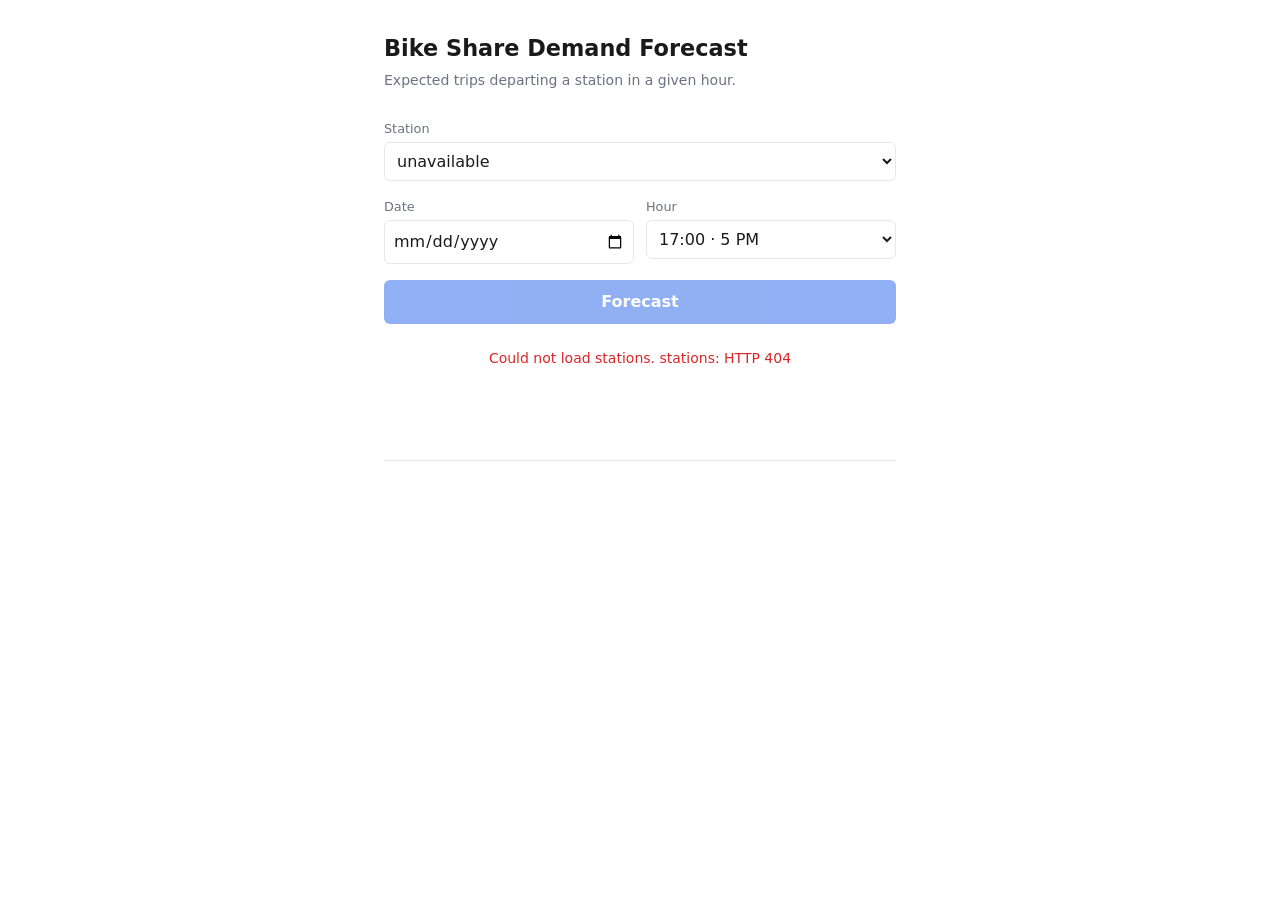
==== app/web/index.html @ a8a10d85 "deploy: web add" ====
<!doctype html>
<html lang="en">
<head>
<meta charset="utf-8">
<meta name="viewport" content="width=device-width, initial-scale=1">
<title>Toronto Bike Share - Demand Forecast</title>
<style>
  :root {
    --fg: #1a1a1a;
    --muted: #6b7280;
    --line: #e5e7eb;
    --accent: #2563eb;
    --bg: #fff;
  }
  @media (prefers-color-scheme: dark) {
    :root {
      --fg: #e8e8e8; --muted: #9ca3af; --line: #374151;
      --accent: #60a5fa; --bg: #111827;
    }
  }
  * { box-sizing: border-box; }
  body {
    margin: 0; padding: 2rem 1rem;
    font: 16px/1.5 system-ui, -apple-system, sans-serif;
    color: var(--fg); background: var(--bg);
  }
  main { max-width: 32rem; margin: 0 auto; }
  h1 { font-size: 1.4rem; margin: 0 0 .25rem; }
  .sub { color: var(--muted); font-size: .875rem; margin: 0 0 1.75rem; }
  .row { display: flex; gap: .75rem; flex-wrap: wrap; margin-bottom: 1rem; }
  .field { flex: 1 1 8rem; }
  label { display: block; font-size: .8rem; color: var(--muted); margin-bottom: .25rem; }
  select, input {
    width: 100%; padding: .5rem; font: inherit;
    color: var(--fg); background: var(--bg);
    border: 1px solid var(--line); border-radius: .375rem;
  }
  button {
    width: 100%; padding: .625rem; font: inherit; font-weight: 600;
    color: #fff; background: var(--accent);
    border: 0; border-radius: .375rem; cursor: pointer;
  }
  button:disabled { opacity: .5; cursor: default; }
  #out { margin-top: 1.5rem; text-align: center; min-height: 5rem; }
  .value { font-size: 3rem; font-weight: 700; line-height: 1.1; }
  .unit { color: var(--muted); font-size: .875rem; }
  .error { color: #dc2626; font-size: .875rem; }
  @media (prefers-color-scheme: dark) { .error { color: #f87171; } }
  footer {
    margin-top: 2rem; padding-top: 1rem; border-top: 1px solid var(--line);
    color: var(--muted); font-size: .75rem;
  }
</style>
</head>
<body>
<main>
  <h1>Bike Share Demand Forecast</h1>
  <p class="sub">Expected trips departing a station in a given hour.</p>

  <div class="row">
    <div class="field">
      <label for="station">Station</label>
      <select id="station"><option>loading…</option></select>
    </div>
  </div>

  <div class="row">
    <div class="field">
      <label for="date">Date</label>
      <input type="date" id="date">
    </div>
    <div class="field">
      <label for="hour">Hour</label>
      <select id="hour"></select>
    </div>
  </div>

  <button id="go" disabled>Forecast</button>

  <div id="out"></div>

  <footer id="note"></footer>
</main>

<script>
// Same origin in production: CloudFront serves this page and proxies /forecast
// to the api. For local testing, set window.API_BASE in a script tag above this
// one, or in the devtools console before clicking.
const API = window.API_BASE || "";

const $station = document.getElementById("station");
const $date = document.getElementById("date");
const $hour = document.getElementById("hour");
const $go = document.getElementById("go");
const $out = document.getElementById("out");
const $note = document.getElementById("note");

for (let h = 0; h < 24; h++) {
  const label = h === 0 ? "12 AM" : h < 12 ? `${h} AM` : h === 12 ? "12 PM" : `${h - 12} PM`;
  $hour.add(new Option(`${String(h).padStart(2, "0")}:00 · ${label}`, h));
}
$hour.value = 17;

function show(html) { $out.innerHTML = html; }

// The model is trained on prior-year history, so it only serves the year the
// image was built for. Clamping the date input avoids a 400 the user cannot
// otherwise anticipate.
async function init() {
  try {
    const r = await fetch(`${API}/stations`);
    if (!r.ok) throw new Error(`stations: HTTP ${r.status}`);
    const { stations, target_year, history_year } = await r.json();

    $station.innerHTML = "";
    for (const s of stations) $station.add(new Option(s.name, s.id));

    $date.min = `${target_year}-01-01`;
    $date.max = `${target_year}-12-31`;
    $date.value = `${target_year}-07-19`;

    $note.textContent =
      `${stations.length} stations · forecasts for ${target_year}, ` +
      `based on ${history_year} demand patterns.`;
    $go.disabled = false;
  } catch (err) {
    $station.innerHTML = "<option>unavailable</option>";
    show(`<p class="error">Could not load stations. ${err.message}</p>`);
  }
}

async function forecast() {
  $go.disabled = true;
  show('<p class="unit">…</p>');

  try {
    const r = await fetch(`${API}/forecast`, {
      method: "POST",
      headers: { "Content-Type": "application/json" },
      body: JSON.stringify({
        station_id: Number($station.value),
        date: $date.value,
        hour: Number($hour.value),
      }),
    });

    const data = await r.json();
    // The api reports its own validation errors in `error`; surface those
    // rather than a generic failure, since they say what to change.
    if (!r.ok) throw new Error(data.error || `HTTP ${r.status}`);

    const n = data.predictions[0];
    const name = $station.options[$station.selectedIndex].text;
    show(`<div class="value">${n.toFixed(1)}</div>
          <div class="unit">trips expected · ${name}</div>`);
  } catch (err) {
    show(`<p class="error">${err.message}</p>`);
  } finally {
    $go.disabled = false;
  }
}

$go.addEventListener("click", forecast);
init();
</script>
</body>
</html>
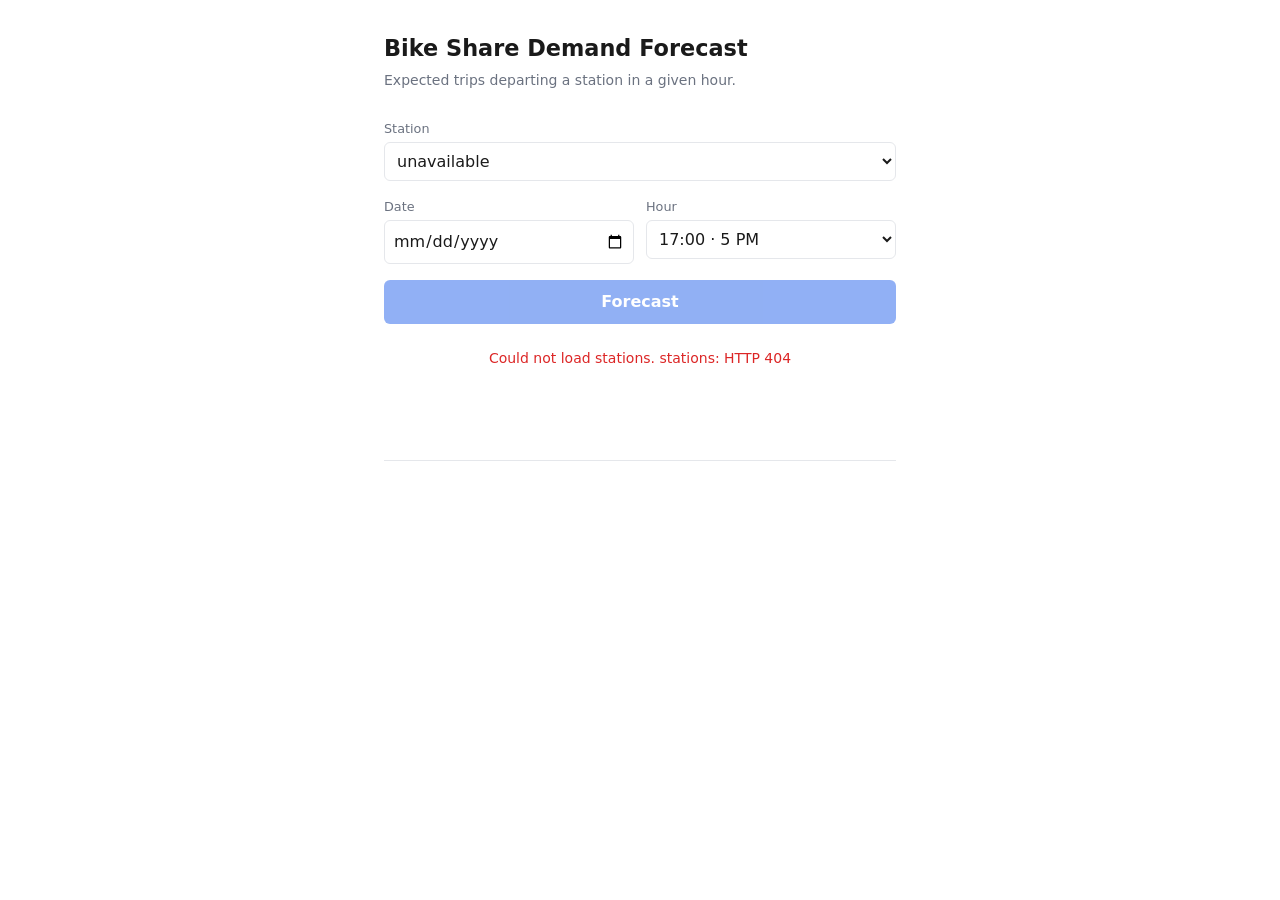
==== commit 424d3721: "deploy: web add" ====
--- a/app/web/index.html
+++ b/app/web/index.html
@@ -1,167 +1,251 @@
 <!doctype html>
 <html lang="en">
+
 <head>
-<meta charset="utf-8">
-<meta name="viewport" content="width=device-width, initial-scale=1">
-<title>Toronto Bike Share - Demand Forecast</title>
-<style>
-  :root {
-    --fg: #1a1a1a;
-    --muted: #6b7280;
-    --line: #e5e7eb;
-    --accent: #2563eb;
-    --bg: #fff;
-  }
-  @media (prefers-color-scheme: dark) {
+  <meta charset="utf-8">
+  <meta name="viewport" content="width=device-width, initial-scale=1">
+  <title>Toronto Bike Share - Demand Forecast</title>
+  <style>
     :root {
-      --fg: #e8e8e8; --muted: #9ca3af; --line: #374151;
-      --accent: #60a5fa; --bg: #111827;
-    }
-  }
-  * { box-sizing: border-box; }
-  body {
-    margin: 0; padding: 2rem 1rem;
-    font: 16px/1.5 system-ui, -apple-system, sans-serif;
-    color: var(--fg); background: var(--bg);
-  }
-  main { max-width: 32rem; margin: 0 auto; }
-  h1 { font-size: 1.4rem; margin: 0 0 .25rem; }
-  .sub { color: var(--muted); font-size: .875rem; margin: 0 0 1.75rem; }
-  .row { display: flex; gap: .75rem; flex-wrap: wrap; margin-bottom: 1rem; }
-  .field { flex: 1 1 8rem; }
-  label { display: block; font-size: .8rem; color: var(--muted); margin-bottom: .25rem; }
-  select, input {
-    width: 100%; padding: .5rem; font: inherit;
-    color: var(--fg); background: var(--bg);
-    border: 1px solid var(--line); border-radius: .375rem;
-  }
-  button {
-    width: 100%; padding: .625rem; font: inherit; font-weight: 600;
-    color: #fff; background: var(--accent);
-    border: 0; border-radius: .375rem; cursor: pointer;
-  }
-  button:disabled { opacity: .5; cursor: default; }
-  #out { margin-top: 1.5rem; text-align: center; min-height: 5rem; }
-  .value { font-size: 3rem; font-weight: 700; line-height: 1.1; }
-  .unit { color: var(--muted); font-size: .875rem; }
-  .error { color: #dc2626; font-size: .875rem; }
-  @media (prefers-color-scheme: dark) { .error { color: #f87171; } }
-  footer {
-    margin-top: 2rem; padding-top: 1rem; border-top: 1px solid var(--line);
-    color: var(--muted); font-size: .75rem;
-  }
-</style>
+      --fg: #1a1a1a;
+      --muted: #6b7280;
+      --line: #e5e7eb;
+      --accent: #2563eb;
+      --bg: #fff;
+    }
+
+    @media (prefers-color-scheme: dark) {
+      :root {
+        --fg: #e8e8e8;
+        --muted: #9ca3af;
+        --line: #374151;
+        --accent: #60a5fa;
+        --bg: #111827;
+      }
+    }
+
+    * {
+      box-sizing: border-box;
+    }
+
+    body {
+      margin: 0;
+      padding: 2rem 1rem;
+      font: 16px/1.5 system-ui, -apple-system, sans-serif;
+      color: var(--fg);
+      background: var(--bg);
+    }
+
+    main {
+      max-width: 32rem;
+      margin: 0 auto;
+    }
+
+    h1 {
+      font-size: 1.4rem;
+      margin: 0 0 .25rem;
+    }
+
+    .sub {
+      color: var(--muted);
+      font-size: .875rem;
+      margin: 0 0 1.75rem;
+    }
+
+    .row {
+      display: flex;
+      gap: .75rem;
+      flex-wrap: wrap;
+      margin-bottom: 1rem;
+    }
+
+    .field {
+      flex: 1 1 8rem;
+    }
+
+    label {
+      display: block;
+      font-size: .8rem;
+      color: var(--muted);
+      margin-bottom: .25rem;
+    }
+
+    select,
+    input {
+      width: 100%;
+      padding: .5rem;
+      font: inherit;
+      color: var(--fg);
+      background: var(--bg);
+      border: 1px solid var(--line);
+      border-radius: .375rem;
+    }
+
+    button {
+      width: 100%;
+      padding: .625rem;
+      font: inherit;
+      font-weight: 600;
+      color: #fff;
+      background: var(--accent);
+      border: 0;
+      border-radius: .375rem;
+      cursor: pointer;
+    }
+
+    button:disabled {
+      opacity: .5;
+      cursor: default;
+    }
+
+    #out {
+      margin-top: 1.5rem;
+      text-align: center;
+      min-height: 5rem;
+    }
+
+    .value {
+      font-size: 3rem;
+      font-weight: 700;
+      line-height: 1.1;
+    }
+
+    .unit {
+      color: var(--muted);
+      font-size: .875rem;
+    }
+
+    .error {
+      color: #dc2626;
+      font-size: .875rem;
+    }
+
+    @media (prefers-color-scheme: dark) {
+      .error {
+        color: #f87171;
+      }
+    }
+
+    footer {
+      margin-top: 2rem;
+      padding-top: 1rem;
+      border-top: 1px solid var(--line);
+      color: var(--muted);
+      font-size: .75rem;
+    }
+  </style>
 </head>
+
 <body>
-<main>
-  <h1>Bike Share Demand Forecast</h1>
-  <p class="sub">Expected trips departing a station in a given hour.</p>
-
-  <div class="row">
-    <div class="field">
-      <label for="station">Station</label>
-      <select id="station"><option>loading…</option></select>
+  <main>
+    <h1>Bike Share Demand Forecast</h1>
+    <p class="sub">Expected trips departing a station in a given hour.</p>
+
+    <div class="row">
+      <div class="field">
+        <label for="station">Station</label>
+        <select id="station">
+          <option>loading…</option>
+        </select>
+      </div>
     </div>
-  </div>
-
-  <div class="row">
-    <div class="field">
-      <label for="date">Date</label>
-      <input type="date" id="date">
+
+    <div class="row">
+      <div class="field">
+        <label for="date">Date</label>
+        <input type="date" id="date">
+      </div>
+      <div class="field">
+        <label for="hour">Hour</label>
+        <select id="hour"></select>
+      </div>
     </div>
-    <div class="field">
-      <label for="hour">Hour</label>
-      <select id="hour"></select>
-    </div>
-  </div>
-
-  <button id="go" disabled>Forecast</button>
-
-  <div id="out"></div>
-
-  <footer id="note"></footer>
-</main>
-
-<script>
-// Same origin in production: CloudFront serves this page and proxies /forecast
-// to the api. For local testing, set window.API_BASE in a script tag above this
-// one, or in the devtools console before clicking.
-const API = window.API_BASE || "";
-
-const $station = document.getElementById("station");
-const $date = document.getElementById("date");
-const $hour = document.getElementById("hour");
-const $go = document.getElementById("go");
-const $out = document.getElementById("out");
-const $note = document.getElementById("note");
-
-for (let h = 0; h < 24; h++) {
-  const label = h === 0 ? "12 AM" : h < 12 ? `${h} AM` : h === 12 ? "12 PM" : `${h - 12} PM`;
-  $hour.add(new Option(`${String(h).padStart(2, "0")}:00 · ${label}`, h));
-}
-$hour.value = 17;
-
-function show(html) { $out.innerHTML = html; }
-
-// The model is trained on prior-year history, so it only serves the year the
-// image was built for. Clamping the date input avoids a 400 the user cannot
-// otherwise anticipate.
-async function init() {
-  try {
-    const r = await fetch(`${API}/stations`);
-    if (!r.ok) throw new Error(`stations: HTTP ${r.status}`);
-    const { stations, target_year, history_year } = await r.json();
-
-    $station.innerHTML = "";
-    for (const s of stations) $station.add(new Option(s.name, s.id));
-
-    $date.min = `${target_year}-01-01`;
-    $date.max = `${target_year}-12-31`;
-    $date.value = `${target_year}-07-19`;
-
-    $note.textContent =
-      `${stations.length} stations · forecasts for ${target_year}, ` +
-      `based on ${history_year} demand patterns.`;
-    $go.disabled = false;
-  } catch (err) {
-    $station.innerHTML = "<option>unavailable</option>";
-    show(`<p class="error">Could not load stations. ${err.message}</p>`);
-  }
-}
-
-async function forecast() {
-  $go.disabled = true;
-  show('<p class="unit">…</p>');
-
-  try {
-    const r = await fetch(`${API}/forecast`, {
-      method: "POST",
-      headers: { "Content-Type": "application/json" },
-      body: JSON.stringify({
-        station_id: Number($station.value),
-        date: $date.value,
-        hour: Number($hour.value),
-      }),
-    });
-
-    const data = await r.json();
-    // The api reports its own validation errors in `error`; surface those
-    // rather than a generic failure, since they say what to change.
-    if (!r.ok) throw new Error(data.error || `HTTP ${r.status}`);
-
-    const n = data.predictions[0];
-    const name = $station.options[$station.selectedIndex].text;
-    show(`<div class="value">${n.toFixed(1)}</div>
+
+    <button id="go" disabled>Forecast</button>
+
+    <div id="out"></div>
+
+    <footer id="note"></footer>
+  </main>
+
+  <script>
+    const API = (window.API_BASE || "") + "/api";
+
+    const $station = document.getElementById("station");
+    const $date = document.getElementById("date");
+    const $hour = document.getElementById("hour");
+    const $go = document.getElementById("go");
+    const $out = document.getElementById("out");
+    const $note = document.getElementById("note");
+
+    for (let h = 0; h < 24; h++) {
+      const label = h === 0 ? "12 AM" : h < 12 ? `${h} AM` : h === 12 ? "12 PM" : `${h - 12} PM`;
+      $hour.add(new Option(`${String(h).padStart(2, "0")}:00 · ${label}`, h));
+    }
+    $hour.value = 17;
+
+    function show(html) { $out.innerHTML = html; }
+
+    // The model is trained on prior-year history, so it only serves the year the
+    // image was built for. Clamping the date input avoids a 400 the user cannot
+    // otherwise anticipate.
+    async function init() {
+      try {
+        const r = await fetch(`${API}/stations`);
+        if (!r.ok) throw new Error(`stations: HTTP ${r.status}`);
+        const { stations, target_year, history_year } = await r.json();
+
+        $station.innerHTML = "";
+        for (const s of stations) $station.add(new Option(s.name, s.id));
+
+        $date.min = `${target_year}-01-01`;
+        $date.max = `${target_year}-12-31`;
+        $date.value = `${target_year}-07-19`;
+
+        $note.textContent =
+          `${stations.length} stations · forecasts for ${target_year}, ` +
+          `based on ${history_year} demand patterns.`;
+        $go.disabled = false;
+      } catch (err) {
+        $station.innerHTML = "<option>unavailable</option>";
+        show(`<p class="error">Could not load stations. ${err.message}</p>`);
+      }
+    }
+
+    async function forecast() {
+      $go.disabled = true;
+      show('<p class="unit">…</p>');
+
+      try {
+        const r = await fetch(`${API}/forecast`, {
+          method: "POST",
+          headers: { "Content-Type": "application/json" },
+          body: JSON.stringify({
+            station_id: Number($station.value),
+            date: $date.value,
+            hour: Number($hour.value),
+          }),
+        });
+
+        const data = await r.json();
+        // The api reports its own validation errors in `error`; surface those
+        // rather than a generic failure, since they say what to change.
+        if (!r.ok) throw new Error(data.error || `HTTP ${r.status}`);
+
+        const n = data.predictions[0];
+        const name = $station.options[$station.selectedIndex].text;
+        show(`<div class="value">${n.toFixed(1)}</div>
           <div class="unit">trips expected · ${name}</div>`);
-  } catch (err) {
-    show(`<p class="error">${err.message}</p>`);
-  } finally {
-    $go.disabled = false;
-  }
-}
-
-$go.addEventListener("click", forecast);
-init();
-</script>
+      } catch (err) {
+        show(`<p class="error">${err.message}</p>`);
+      } finally {
+        $go.disabled = false;
+      }
+    }
+
+    $go.addEventListener("click", forecast);
+    init();
+  </script>
 </body>
-</html>
+
+</html>
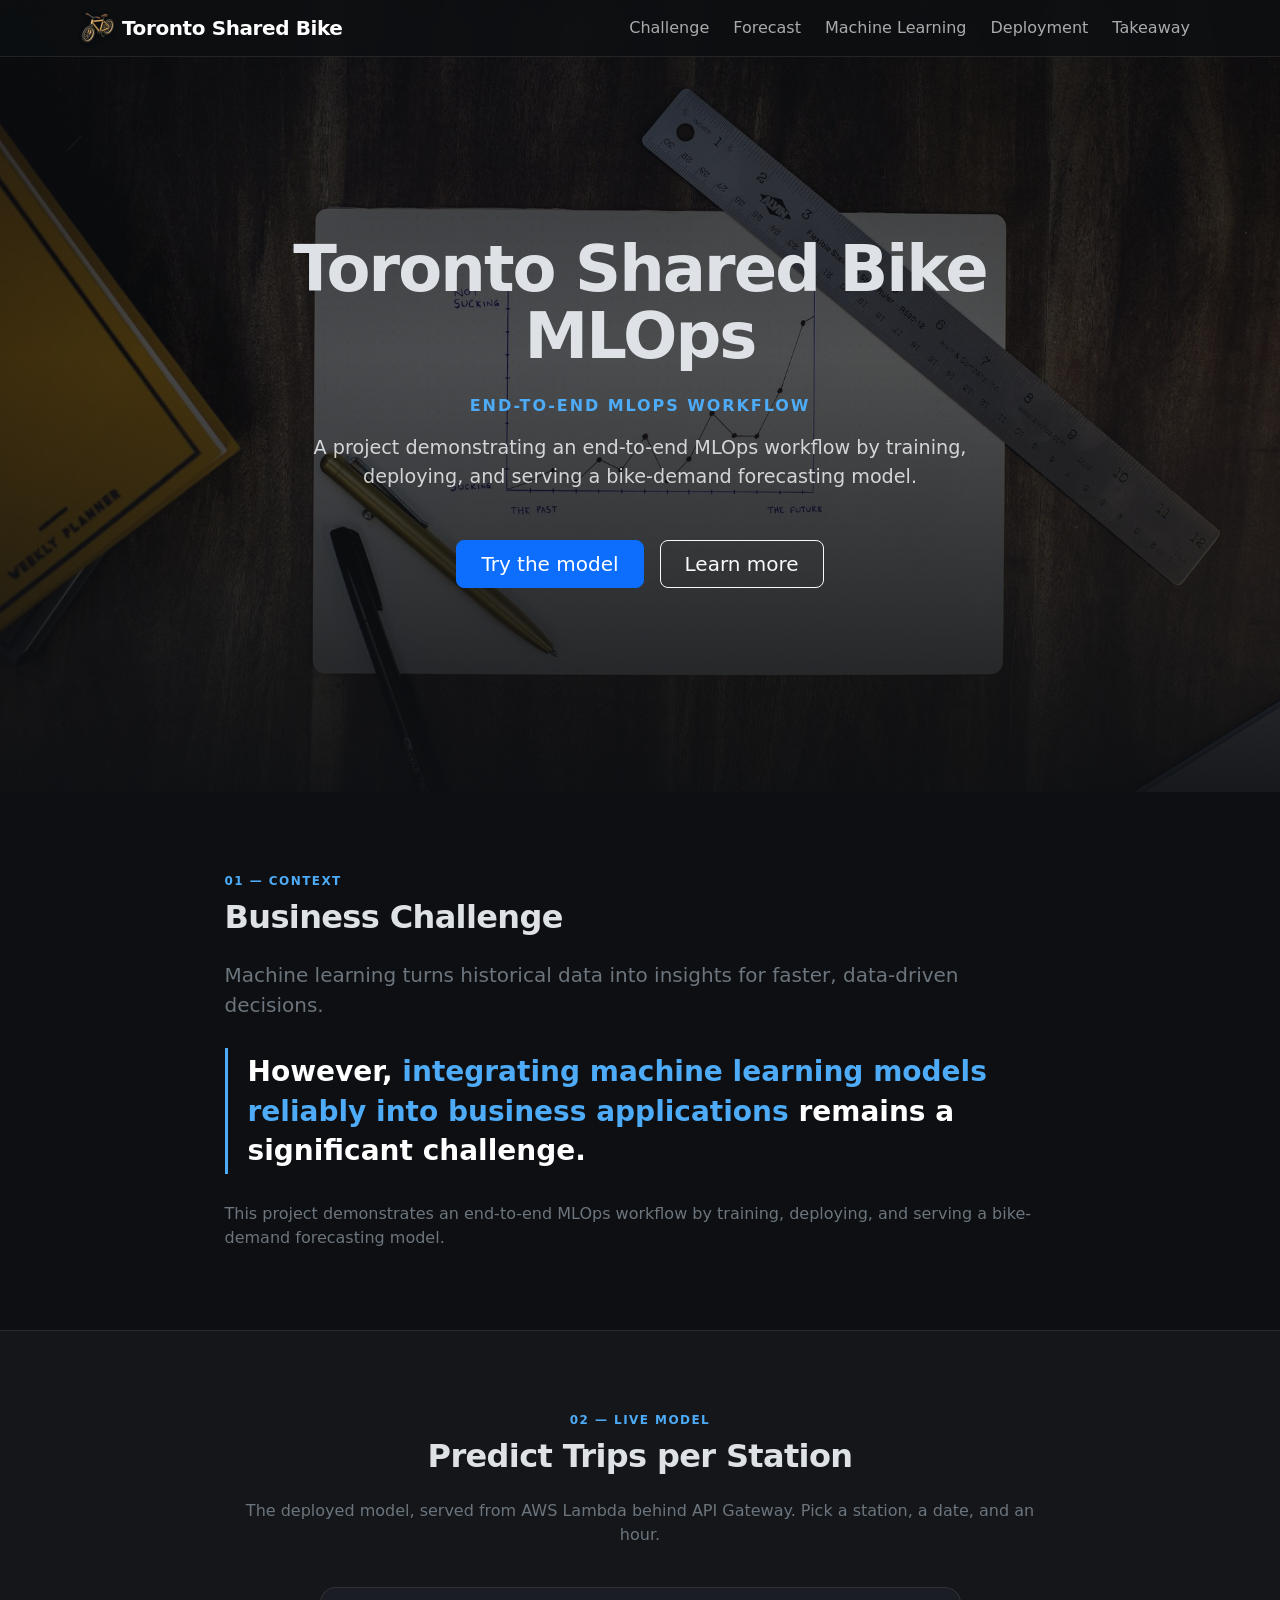
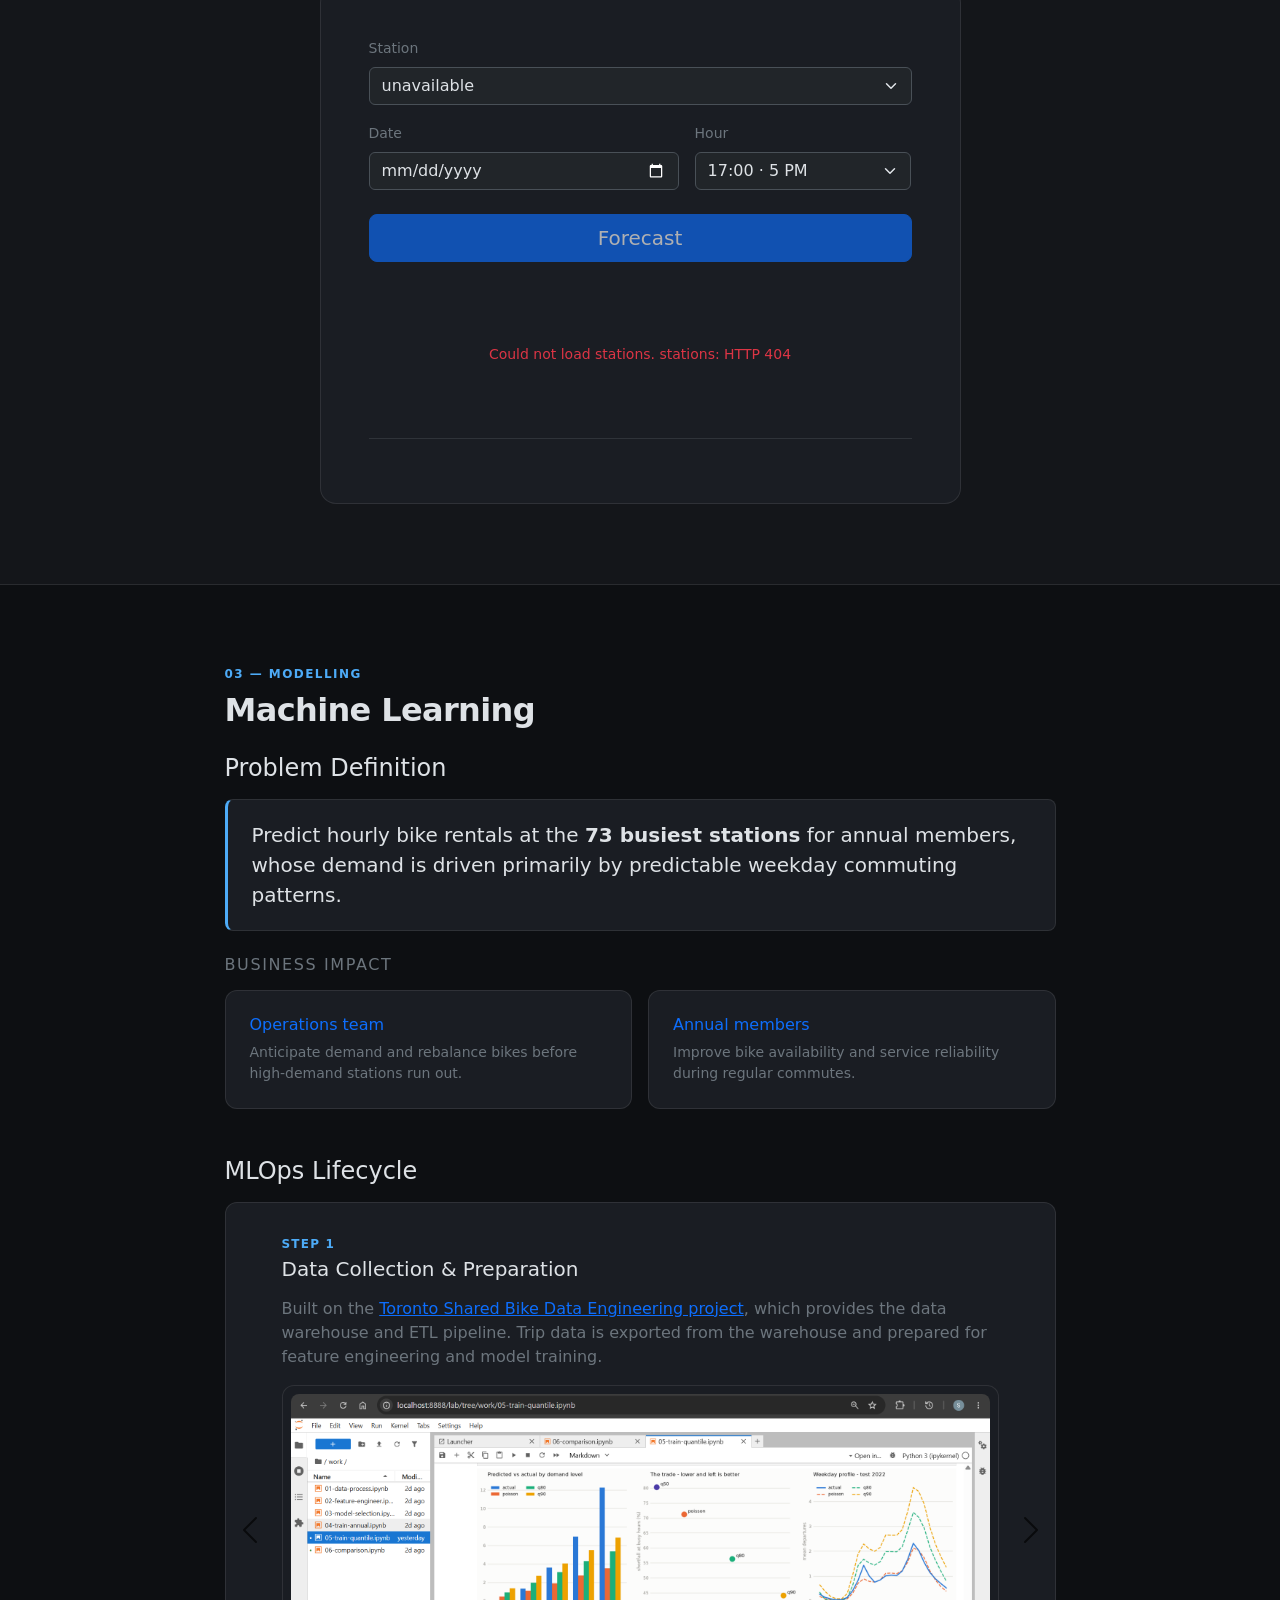
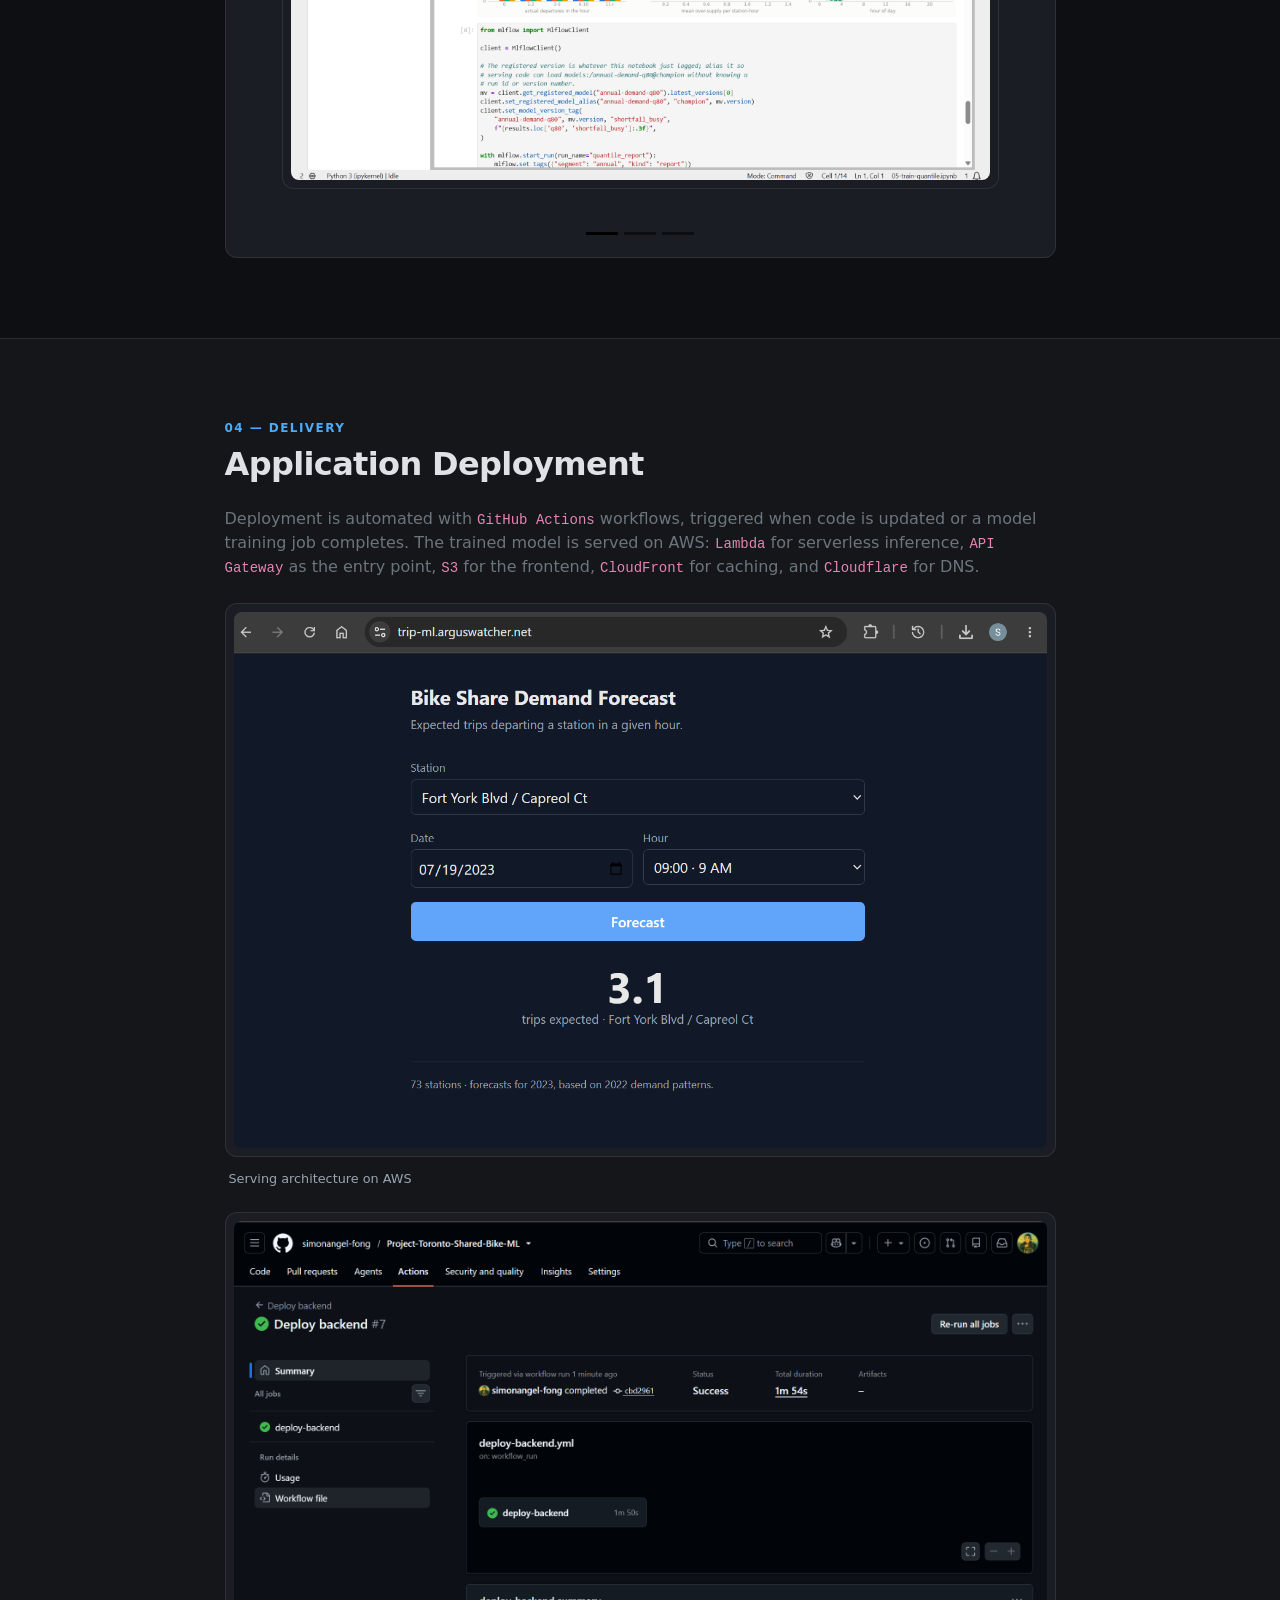
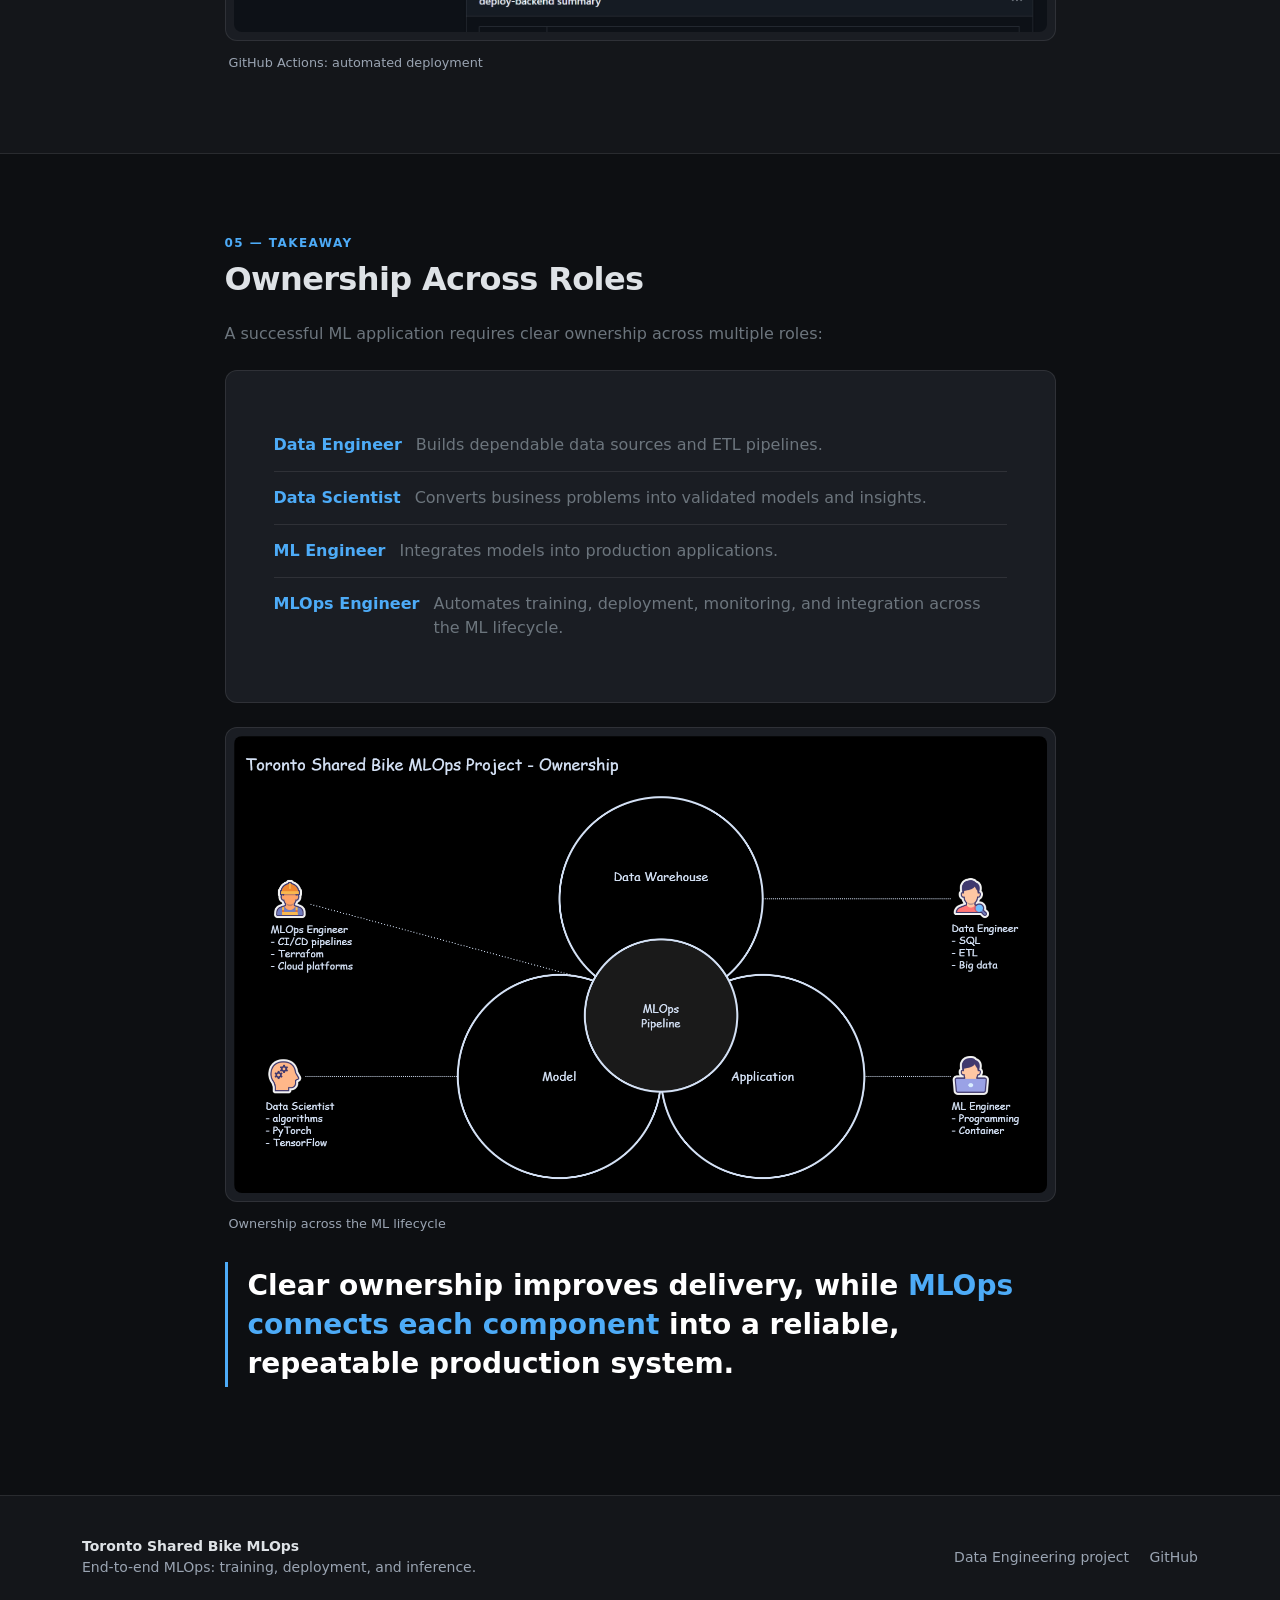
==== commit fe7a1372: "web: update" ====
--- a/app/web/index.html
+++ b/app/web/index.html
@@ -1,251 +1,398 @@
 <!doctype html>
-<html lang="en">
+<html lang="en" data-bs-theme="dark">
 
 <head>
   <meta charset="utf-8">
   <meta name="viewport" content="width=device-width, initial-scale=1">
-  <title>Toronto Bike Share - Demand Forecast</title>
-  <style>
-    :root {
-      --fg: #1a1a1a;
-      --muted: #6b7280;
-      --line: #e5e7eb;
-      --accent: #2563eb;
-      --bg: #fff;
-    }
-
-    @media (prefers-color-scheme: dark) {
-      :root {
-        --fg: #e8e8e8;
-        --muted: #9ca3af;
-        --line: #374151;
-        --accent: #60a5fa;
-        --bg: #111827;
-      }
-    }
-
-    * {
-      box-sizing: border-box;
-    }
-
-    body {
-      margin: 0;
-      padding: 2rem 1rem;
-      font: 16px/1.5 system-ui, -apple-system, sans-serif;
-      color: var(--fg);
-      background: var(--bg);
-    }
-
-    main {
-      max-width: 32rem;
-      margin: 0 auto;
-    }
-
-    h1 {
-      font-size: 1.4rem;
-      margin: 0 0 .25rem;
-    }
-
-    .sub {
-      color: var(--muted);
-      font-size: .875rem;
-      margin: 0 0 1.75rem;
-    }
-
-    .row {
-      display: flex;
-      gap: .75rem;
-      flex-wrap: wrap;
-      margin-bottom: 1rem;
-    }
-
-    .field {
-      flex: 1 1 8rem;
-    }
-
-    label {
-      display: block;
-      font-size: .8rem;
-      color: var(--muted);
-      margin-bottom: .25rem;
-    }
-
-    select,
-    input {
-      width: 100%;
-      padding: .5rem;
-      font: inherit;
-      color: var(--fg);
-      background: var(--bg);
-      border: 1px solid var(--line);
-      border-radius: .375rem;
-    }
-
-    button {
-      width: 100%;
-      padding: .625rem;
-      font: inherit;
-      font-weight: 600;
-      color: #fff;
-      background: var(--accent);
-      border: 0;
-      border-radius: .375rem;
-      cursor: pointer;
-    }
-
-    button:disabled {
-      opacity: .5;
-      cursor: default;
-    }
-
-    #out {
-      margin-top: 1.5rem;
-      text-align: center;
-      min-height: 5rem;
-    }
-
-    .value {
-      font-size: 3rem;
-      font-weight: 700;
-      line-height: 1.1;
-    }
-
-    .unit {
-      color: var(--muted);
-      font-size: .875rem;
-    }
-
-    .error {
-      color: #dc2626;
-      font-size: .875rem;
-    }
-
-    @media (prefers-color-scheme: dark) {
-      .error {
-        color: #f87171;
-      }
-    }
-
-    footer {
-      margin-top: 2rem;
-      padding-top: 1rem;
-      border-top: 1px solid var(--line);
-      color: var(--muted);
-      font-size: .75rem;
-    }
-  </style>
+  <title>Toronto Shared Bike MLOps</title>
+  <meta name="description"
+    content="An end-to-end MLOps workflow: training, deploying, and serving a bike-demand forecasting model on AWS.">
+
+  <link rel="icon" type="image/png" href="img/logo-bike-32.png">
+  <link rel="apple-touch-icon" href="img/logo-bike.png">
+  <link rel="preload" as="image" href="img/bg-image.jpg">
+  <link href="https://cdn.jsdelivr.net/npm/bootstrap@5.3.8/dist/css/bootstrap.min.css" rel="stylesheet"
+    integrity="sha384-sRIl4kxILFvY47J16cr9ZwB07vP4J8+LH7qKQnuqkuIAvNWLzeN8tE5YBujZqJLB" crossorigin="anonymous">
+  <link rel="stylesheet" href="css/style.css">
 </head>
 
 <body>
-  <main>
-    <h1>Bike Share Demand Forecast</h1>
-    <p class="sub">Expected trips departing a station in a given hour.</p>
-
-    <div class="row">
-      <div class="field">
-        <label for="station">Station</label>
-        <select id="station">
-          <option>loading…</option>
-        </select>
-      </div>
-    </div>
-
-    <div class="row">
-      <div class="field">
-        <label for="date">Date</label>
-        <input type="date" id="date">
-      </div>
-      <div class="field">
-        <label for="hour">Hour</label>
-        <select id="hour"></select>
-      </div>
-    </div>
-
-    <button id="go" disabled>Forecast</button>
-
-    <div id="out"></div>
-
-    <footer id="note"></footer>
-  </main>
-
-  <script>
-    const API = (window.API_BASE || "") + "/api";
-
-    const $station = document.getElementById("station");
-    const $date = document.getElementById("date");
-    const $hour = document.getElementById("hour");
-    const $go = document.getElementById("go");
-    const $out = document.getElementById("out");
-    const $note = document.getElementById("note");
-
-    for (let h = 0; h < 24; h++) {
-      const label = h === 0 ? "12 AM" : h < 12 ? `${h} AM` : h === 12 ? "12 PM" : `${h - 12} PM`;
-      $hour.add(new Option(`${String(h).padStart(2, "0")}:00 · ${label}`, h));
-    }
-    $hour.value = 17;
-
-    function show(html) { $out.innerHTML = html; }
-
-    // The model is trained on prior-year history, so it only serves the year the
-    // image was built for. Clamping the date input avoids a 400 the user cannot
-    // otherwise anticipate.
-    async function init() {
-      try {
-        const r = await fetch(`${API}/stations`);
-        if (!r.ok) throw new Error(`stations: HTTP ${r.status}`);
-        const { stations, target_year, history_year } = await r.json();
-
-        $station.innerHTML = "";
-        for (const s of stations) $station.add(new Option(s.name, s.id));
-
-        $date.min = `${target_year}-01-01`;
-        $date.max = `${target_year}-12-31`;
-        $date.value = `${target_year}-07-19`;
-
-        $note.textContent =
-          `${stations.length} stations · forecasts for ${target_year}, ` +
-          `based on ${history_year} demand patterns.`;
-        $go.disabled = false;
-      } catch (err) {
-        $station.innerHTML = "<option>unavailable</option>";
-        show(`<p class="error">Could not load stations. ${err.message}</p>`);
-      }
-    }
-
-    async function forecast() {
-      $go.disabled = true;
-      show('<p class="unit">…</p>');
-
-      try {
-        const r = await fetch(`${API}/forecast`, {
-          method: "POST",
-          headers: { "Content-Type": "application/json" },
-          body: JSON.stringify({
-            station_id: Number($station.value),
-            date: $date.value,
-            hour: Number($hour.value),
-          }),
-        });
-
-        const data = await r.json();
-        // The api reports its own validation errors in `error`; surface those
-        // rather than a generic failure, since they say what to change.
-        if (!r.ok) throw new Error(data.error || `HTTP ${r.status}`);
-
-        const n = data.predictions[0];
-        const name = $station.options[$station.selectedIndex].text;
-        show(`<div class="value">${n.toFixed(1)}</div>
-          <div class="unit">trips expected · ${name}</div>`);
-      } catch (err) {
-        show(`<p class="error">${err.message}</p>`);
-      } finally {
-        $go.disabled = false;
-      }
-    }
-
-    $go.addEventListener("click", forecast);
-    init();
-  </script>
+
+  <!-- ===== navbar ===== -->
+  <nav class="navbar navbar-expand-lg fixed-top">
+    <div class="container">
+      <a class="navbar-brand d-flex align-items-center gap-2" href="https://trip-ml.arguswatcher.net">
+        <img src="img/logo-bike-32.png" alt="" class="brand-mark" width="32" height="30">
+        <span>Toronto Shared Bike</span>
+      </a>
+
+      <button class="navbar-toggler border-0" type="button" data-bs-toggle="collapse" data-bs-target="#nav"
+        aria-controls="nav" aria-expanded="false" aria-label="Toggle navigation">
+        <span class="navbar-toggler-icon"></span>
+      </button>
+
+      <div class="collapse navbar-collapse justify-content-end" id="nav">
+        <ul class="navbar-nav gap-lg-2">
+          <li class="nav-item"><a class="nav-link" href="#challenge">Challenge</a></li>
+          <li class="nav-item"><a class="nav-link" href="#forecast">Forecast</a></li>
+          <li class="nav-item"><a class="nav-link" href="#ml">Machine Learning</a></li>
+          <li class="nav-item"><a class="nav-link" href="#deployment">Deployment</a></li>
+          <li class="nav-item"><a class="nav-link" href="#takeaway">Takeaway</a></li>
+        </ul>
+      </div>
+    </div>
+  </nav>
+
+  <!-- ===== hero ===== -->
+  <header class="hero">
+    <div class="container">
+      <div class="row justify-content-center text-center">
+        <div class="col-12 col-sm-10">
+          <h3 class="hero-title mb-4">Toronto Shared Bike MLOps</h3>
+          <p class="hero-subtitle mb-3">End-to-end MLOps workflow</p>
+          <p class="hero-lead mx-auto mb-5">
+            A project demonstrating an end-to-end MLOps workflow by training, deploying,
+            and serving a bike-demand forecasting model.
+          </p>
+          <div class="d-flex flex-column flex-sm-row gap-3 justify-content-center">
+            <a href="#forecast" class="btn btn-primary btn-lg px-4">Try the model</a>
+            <a href="#challenge" class="btn btn-outline-light btn-lg px-4">Learn more</a>
+          </div>
+        </div>
+      </div>
+    </div>
+  </header>
+
+  <!-- ===== challenge ===== -->
+  <section id="challenge" class="section">
+    <div class="container">
+      <div class="row justify-content-center">
+        <div class="col-lg-9">
+          <p class="section-eyebrow">01 — Context</p>
+          <h2 class="section-title">Business Challenge</h2>
+
+          <p class="lead text-secondary">
+            Machine learning turns historical data into insights for faster, data-driven decisions.
+          </p>
+
+          <p class="statement">
+            However, <em>integrating machine learning models reliably into business
+              applications</em> remains a significant challenge.
+          </p>
+
+          <p class="text-secondary mb-0">
+            This project demonstrates an end-to-end MLOps workflow by training, deploying,
+            and serving a bike-demand forecasting model.
+          </p>
+        </div>
+      </div>
+    </div>
+  </section>
+
+  <!-- ===== ml-app: live prediction ===== -->
+  <section id="forecast" class="section section-alt">
+    <div class="container">
+      <div class="row justify-content-center">
+        <div class="col-lg-9 text-center mb-4">
+          <p class="section-eyebrow">02 — Live model</p>
+          <h2 class="section-title">Predict Trips per Station</h2>
+          <p class="text-secondary">
+            The deployed model, served from AWS Lambda behind API Gateway.
+            Pick a station, a date, and an hour.
+          </p>
+        </div>
+      </div>
+
+      <div class="row justify-content-center">
+        <div class="col-lg-7">
+          <div class="forecast-card p-4 p-md-5">
+
+            <div class="mb-3">
+              <label for="station" class="form-label small text-secondary">Station</label>
+              <select id="station" class="form-select">
+                <option>loading…</option>
+              </select>
+            </div>
+
+            <div class="row g-3 mb-4">
+              <div class="col-sm-7">
+                <label for="date" class="form-label small text-secondary">Date</label>
+                <input type="date" id="date" class="form-control">
+              </div>
+              <div class="col-sm-5">
+                <label for="hour" class="form-label small text-secondary">Hour</label>
+                <select id="hour" class="form-select"></select>
+              </div>
+            </div>
+
+            <button id="go" class="btn btn-primary btn-lg w-100" disabled>Forecast</button>
+
+            <div id="out" class="forecast-readout mt-4">
+              <p class="forecast-placeholder mb-0">Your forecast will appear here.</p>
+            </div>
+
+            <hr class="border-secondary opacity-25">
+            <p id="note" class="small text-secondary text-center mb-0"></p>
+          </div>
+        </div>
+      </div>
+    </div>
+  </section>
+
+  <!-- ===== machine learning ===== -->
+  <section id="ml" class="section">
+    <div class="container">
+
+      <div class="row justify-content-center">
+        <div class="col-lg-9">
+          <p class="section-eyebrow">03 — Modelling</p>
+          <h2 class="section-title">Machine Learning</h2>
+        </div>
+      </div>
+
+      <!-- problem definition -->
+      <div class="row justify-content-center mb-5">
+        <div class="col-lg-9">
+          <h3 class="h4 mb-3">Problem Definition</h3>
+
+          <div class="callout mb-4">
+            <p class="mb-0 fs-5">
+              Predict hourly bike rentals at the <strong>73 busiest stations</strong> for
+              annual members, whose demand is driven primarily by predictable weekday
+              commuting patterns.
+            </p>
+          </div>
+
+          <h4 class="h6 text-uppercase text-secondary mb-3" style="letter-spacing:.1em">Business impact</h4>
+
+          <div class="row g-3">
+            <div class="col-md-6">
+              <div class="card-flat h-100 p-4">
+                <h5 class="h6 text-primary mb-2">Operations team</h5>
+                <p class="small text-secondary mb-0">
+                  Anticipate demand and rebalance bikes before high-demand stations run out.
+                </p>
+              </div>
+            </div>
+            <div class="col-md-6">
+              <div class="card-flat h-100 p-4">
+                <h5 class="h6 text-primary mb-2">Annual members</h5>
+                <p class="small text-secondary mb-0">
+                  Improve bike availability and service reliability during regular commutes.
+                </p>
+              </div>
+            </div>
+          </div>
+        </div>
+      </div>
+
+      <!-- mlops lifecycle carousel -->
+      <div class="row justify-content-center">
+        <div class="col-lg-9">
+          <h3 class="h4 mb-3">MLOps Lifecycle</h3>
+
+          <div id="lifecycle" class="carousel slide lifecycle-carousel" data-bs-ride="false">
+            <div class="carousel-indicators">
+              <button type="button" data-bs-target="#lifecycle" data-bs-slide-to="0" class="active" aria-current="true"
+                aria-label="Data Collection and Preparation"></button>
+              <button type="button" data-bs-target="#lifecycle" data-bs-slide-to="1"
+                aria-label="Model Development"></button>
+              <button type="button" data-bs-target="#lifecycle" data-bs-slide-to="2"
+                aria-label="Training Pipeline with Amazon SageMaker"></button>
+            </div>
+
+            <div class="carousel-inner">
+
+              <!-- slide 1 -->
+              <div class="carousel-item active">
+                <div class="lifecycle-slide">
+                  <p class="lifecycle-step mb-1">Step 1</p>
+                  <h4 class="h5 mb-3">Data Collection &amp; Preparation</h4>
+                  <p class="text-secondary">
+                    Built on the
+                    <a href="https://trip.arguswatcher.net/" class="link-primary" target="_blank" rel="noopener">Toronto
+                      Shared Bike Data Engineering project</a>,
+                    which provides the data warehouse and ETL pipeline. Trip data is exported
+                    from the warehouse and prepared for feature engineering and model training.
+                  </p>
+                  <figure class="figure-framed mb-0">
+                    <img src="img/ml_notebook01.png" alt="Jupyter Notebook showing local data preparation and training"
+                      loading="lazy">
+                  </figure>
+                </div>
+              </div>
+
+              <!-- slide 2 -->
+              <div class="carousel-item">
+                <div class="lifecycle-slide">
+                  <p class="lifecycle-step mb-1">Step 2</p>
+                  <h4 class="h5 mb-3">Model Development</h4>
+                  <p class="text-secondary">
+                    Models are developed and evaluated locally using <code>Jupyter Notebook</code>
+                    and <code>MLflow</code>, covering feature engineering, model selection,
+                    training, validation, and experiment tracking.
+                  </p>
+                  <div class="row g-3">
+                    <div class="col-md-6">
+                      <figure class="figure-framed mb-0 h-100">
+                        <img src="img/ml_mlflow_hyperparameter02.png" alt="MLflow experiment runs" loading="lazy">
+                      </figure>
+                      <p class="figure-caption-sm">MLflow: runs</p>
+                    </div>
+                    <div class="col-md-6">
+                      <figure class="figure-framed mb-0 h-100">
+                        <img src="img/ml_mlflow_hyperparameter01.png" alt="MLflow hyperparameter training results"
+                          loading="lazy">
+                      </figure>
+                      <p class="figure-caption-sm">MLflow: hyperparameter training</p>
+                    </div>
+                  </div>
+                </div>
+              </div>
+
+              <!-- slide 3 -->
+              <div class="carousel-item">
+                <div class="lifecycle-slide">
+                  <p class="lifecycle-step mb-1">Step 3</p>
+                  <h4 class="h5 mb-3">Training Pipeline with Amazon SageMaker</h4>
+                  <p class="text-secondary">
+                    <code>GitHub Actions</code> automates the training job, which runs as an
+                    <code>Amazon SageMaker</code> training job and publishes the resulting model artifact.
+                  </p>
+                  <div class="row g-3">
+                    <div class="col-md-6">
+                      <figure class="figure-framed mb-0 h-100">
+                        <img src="img/mlops_github01.png" alt="GitHub Actions automated training workflow"
+                          loading="lazy">
+                      </figure>
+                      <p class="figure-caption-sm">GitHub Actions: automated training job</p>
+                    </div>
+                    <div class="col-md-6">
+                      <figure class="figure-framed mb-0 h-100">
+                        <img src="img/sagemaker_training_job01.png" alt="Amazon SageMaker training jobs console"
+                          loading="lazy">
+                      </figure>
+                      <p class="figure-caption-sm">Amazon SageMaker: training jobs</p>
+                    </div>
+                  </div>
+                </div>
+              </div>
+
+            </div>
+
+            <button class="carousel-control-prev" type="button" data-bs-target="#lifecycle" data-bs-slide="prev">
+              <span class="carousel-control-prev-icon" aria-hidden="true"></span>
+              <span class="visually-hidden">Previous</span>
+            </button>
+            <button class="carousel-control-next" type="button" data-bs-target="#lifecycle" data-bs-slide="next">
+              <span class="carousel-control-next-icon" aria-hidden="true"></span>
+              <span class="visually-hidden">Next</span>
+            </button>
+          </div>
+        </div>
+      </div>
+
+    </div>
+  </section>
+
+  <!-- ===== deployment ===== -->
+  <section id="deployment" class="section section-alt">
+    <div class="container">
+      <div class="row justify-content-center">
+        <div class="col-lg-9">
+          <p class="section-eyebrow">04 — Delivery</p>
+          <h2 class="section-title">Application Deployment</h2>
+
+          <p class="text-secondary">
+            Deployment is automated with <code>GitHub Actions</code> workflows, triggered when
+            code is updated or a model training job completes. The trained model is served on AWS:
+            <code>Lambda</code> for serverless inference, <code>API Gateway</code> as the entry
+            point, <code>S3</code> for the frontend, <code>CloudFront</code> for caching, and
+            <code>Cloudflare</code> for DNS.
+          </p>
+
+          <figure class="figure-framed mt-4 mb-0">
+            <img src="img/deploy01.png" alt="AWS serving architecture: CloudFront, S3, API Gateway, and Lambda"
+              loading="lazy">
+          </figure>
+          <p class="figure-caption-sm">Serving architecture on AWS</p>
+
+          <figure class="figure-framed mt-4 mb-0">
+            <img src="img/deploy02.png" alt="GitHub Actions deployment workflow run" loading="lazy">
+          </figure>
+          <p class="figure-caption-sm">GitHub Actions: automated deployment</p>
+        </div>
+      </div>
+    </div>
+  </section>
+
+  <!-- ===== takeaway ===== -->
+  <section id="takeaway" class="section">
+    <div class="container">
+      <div class="row justify-content-center">
+        <div class="col-lg-9">
+          <p class="section-eyebrow">05 — Takeaway</p>
+          <h2 class="section-title">Ownership Across Roles</h2>
+
+          <p class="text-secondary mb-4">
+            A successful ML application requires clear ownership across multiple roles:
+          </p>
+
+          <div class="card-flat p-4 p-md-5 mb-4">
+            <div class="role-item">
+              <span class="role-name">Data Engineer</span>
+              <span class="text-secondary">Builds dependable data sources and ETL pipelines.</span>
+            </div>
+            <div class="role-item">
+              <span class="role-name">Data Scientist</span>
+              <span class="text-secondary">Converts business problems into validated models and insights.</span>
+            </div>
+            <div class="role-item">
+              <span class="role-name">ML Engineer</span>
+              <span class="text-secondary">Integrates models into production applications.</span>
+            </div>
+            <div class="role-item">
+              <span class="role-name">MLOps Engineer</span>
+              <span class="text-secondary">Automates training, deployment, monitoring, and integration across the ML
+                lifecycle.</span>
+            </div>
+          </div>
+
+          <figure class="figure-framed mb-0">
+            <img src="img/ownership01.png" alt="Diagram of ownership across data, ML, and MLOps roles" loading="lazy">
+          </figure>
+          <p class="figure-caption-sm mb-4">Ownership across the ML lifecycle</p>
+
+          <p class="statement">
+            Clear ownership improves delivery, while <em>MLOps connects each component</em>
+            into a reliable, repeatable production system.
+          </p>
+        </div>
+      </div>
+    </div>
+  </section>
+
+  <!-- ===== footer ===== -->
+  <footer class="site-footer">
+    <div class="container">
+      <div class="row gy-3 align-items-center">
+        <div class="col-md-6">
+          <strong class="d-block text-body">Toronto Shared Bike MLOps</strong>
+          <span>End-to-end MLOps: training, deployment, and inference.</span>
+        </div>
+        <div class="col-md-6 text-md-end">
+          <a href="https://trip.arguswatcher.net/" target="_blank" rel="noopener" class="me-3">Data Engineering
+            project</a>
+          <a href="https://github.com/simonangel-fong/ml-shared-bike" target="_blank" rel="noopener">GitHub</a>
+        </div>
+      </div>
+    </div>
+  </footer>
+
+  <script src="https://cdn.jsdelivr.net/npm/bootstrap@5.3.3/dist/js/bootstrap.bundle.min.js"
+    integrity="sha384-YvpcrYf0tY3lHB60NNkmXc5s9fDVZLESaAA55NDzOxhy9GkcIdslK1eN7N6jIeHz"
+    crossorigin="anonymous"></script>
+  <script src="js/main.js"></script>
 </body>
 
 </html>
--- a/app/web/css/style.css
+++ b/app/web/css/style.css
@@ -0,0 +1,336 @@
+/* Toronto Shared Bike MLOps - site styles
+   Layered on Bootstrap 5 dark theme (data-bs-theme="dark"). */
+
+:root {
+  --brand: #4dabf7;
+  --brand-dim: #1c7ed6;
+  --surface: #14161a;
+  --surface-2: #1a1d23;
+  --hairline: rgba(255, 255, 255, .09);
+}
+
+body {
+  background-color: #0d0f12;
+  -webkit-font-smoothing: antialiased;
+}
+
+/* Anchored sections sit below the fixed navbar when jumped to. */
+section[id] {
+  scroll-margin-top: 4.5rem;
+}
+
+/* ---------- navbar ---------- */
+
+.navbar {
+  background-color: rgba(13, 15, 18, .82);
+  backdrop-filter: blur(10px);
+  border-bottom: 1px solid var(--hairline);
+}
+
+.navbar-brand {
+  font-weight: 700;
+  letter-spacing: -.02em;
+}
+
+.navbar-brand .brand-mark {
+  width: 32px;
+  height: auto;
+  /* The render carries its own soft shadow, which muddies against the dark
+     navbar; a small drop-shadow re-seats it instead. */
+  filter: drop-shadow(0 1px 2px rgba(0, 0, 0, .6));
+}
+
+/* ---------- hero ---------- */
+
+.hero {
+  position: relative;
+  display: flex;
+  align-items: center;
+  min-height: 88vh;
+  padding: 7rem 0 5rem;
+  background-image: url("../img/bg-image.jpg");
+  background-size: cover;
+  background-position: center;
+  background-attachment: fixed;
+}
+
+/* Scrim: the photo is busy, and the headline has to stay readable over it. */
+.hero::after {
+  content: "";
+  position: absolute;
+  inset: 0;
+  background: linear-gradient(180deg, rgba(13, 15, 18, .78) 0%, rgba(13, 15, 18, .68) 45%, rgba(13, 15, 18, .95) 100%);
+}
+
+.hero > .container {
+  position: relative;
+  z-index: 1;
+}
+
+.hero-logo {
+  width: clamp(110px, 16vw, 170px);
+  height: auto;
+  filter: drop-shadow(0 6px 18px rgba(0, 0, 0, .55));
+}
+
+.hero-title {
+  font-weight: 800;
+  letter-spacing: -.03em;
+  font-size: clamp(2.25rem, 6vw, 4rem);
+  line-height: 1.05;
+}
+
+.hero-subtitle {
+  color: var(--brand);
+  font-weight: 600;
+  letter-spacing: .12em;
+  text-transform: uppercase;
+  font-size: 1rem;
+}
+
+.hero-lead {
+  font-size: clamp(1rem, 2.2vw, 1.2rem);
+  color: rgba(255, 255, 255, .78);
+  max-width: 46rem;
+}
+
+/* background-attachment: fixed janks badly on iOS/Android; drop it there. */
+@media (hover: none), (max-width: 767.98px) {
+  .hero {
+    background-attachment: scroll;
+  }
+}
+
+/* ---------- generic section furniture ---------- */
+
+.section {
+  padding: 5rem 0;
+}
+
+.section-alt {
+  background-color: var(--surface);
+  border-top: 1px solid var(--hairline);
+  border-bottom: 1px solid var(--hairline);
+}
+
+.section-eyebrow {
+  color: var(--brand);
+  font-weight: 600;
+  letter-spacing: .12em;
+  text-transform: uppercase;
+  font-size: .75rem;
+  margin-bottom: .5rem;
+}
+
+.section-title {
+  font-weight: 700;
+  letter-spacing: -.02em;
+  margin-bottom: 1.5rem;
+}
+
+/* The one sentence the challenge section exists to land. */
+.statement {
+  font-size: clamp(1.25rem, 3.2vw, 1.75rem);
+  font-weight: 600;
+  line-height: 1.4;
+  color: #fff;
+  border-left: 3px solid var(--brand);
+  padding: .25rem 0 .25rem 1.25rem;
+  margin: 1.75rem 0;
+}
+
+.statement em {
+  font-style: normal;
+  color: var(--brand);
+}
+
+.callout {
+  background-color: var(--surface-2);
+  border: 1px solid var(--hairline);
+  border-left: 3px solid var(--brand);
+  border-radius: .5rem;
+  padding: 1.25rem 1.5rem;
+}
+
+.card-flat {
+  background-color: var(--surface-2);
+  border: 1px solid var(--hairline);
+  border-radius: .75rem;
+}
+
+/* Screenshots are dense; a frame keeps them from bleeding into the page. */
+.figure-framed {
+  background-color: var(--surface-2);
+  border: 1px solid var(--hairline);
+  border-radius: .75rem;
+  padding: .5rem;
+  overflow: hidden;
+}
+
+.figure-framed img {
+  width: 100%;
+  height: auto;
+  border-radius: .5rem;
+  display: block;
+}
+
+.figure-caption-sm {
+  color: #9aa4b2;
+  font-size: .8rem;
+  margin: .75rem .25rem 0;
+}
+
+/* ---------- forecast widget ---------- */
+
+.forecast-card {
+  background-color: var(--surface-2);
+  border: 1px solid var(--hairline);
+  border-radius: 1rem;
+}
+
+.forecast-readout {
+  min-height: 8.5rem;
+  display: flex;
+  flex-direction: column;
+  align-items: center;
+  justify-content: center;
+  text-align: center;
+}
+
+.forecast-value {
+  font-size: clamp(3rem, 9vw, 4.5rem);
+  font-weight: 800;
+  line-height: 1;
+  letter-spacing: -.04em;
+  color: var(--brand);
+}
+
+.forecast-unit {
+  color: #9aa4b2;
+  font-size: .9rem;
+  margin-top: .5rem;
+}
+
+.forecast-placeholder {
+  color: #6b7480;
+  font-size: .9rem;
+}
+
+/* ---------- lifecycle carousel ---------- */
+
+.lifecycle-carousel {
+  background-color: var(--surface-2);
+  border: 1px solid var(--hairline);
+  border-radius: .75rem;
+  overflow: hidden;
+}
+
+/* Bottom padding clears the indicators, which are positioned over the slide. */
+.lifecycle-slide {
+  padding: 2rem 3.5rem 4.25rem;
+}
+
+.lifecycle-step {
+  color: var(--brand);
+  font-weight: 600;
+  letter-spacing: .1em;
+  text-transform: uppercase;
+  font-size: .75rem;
+}
+
+/* Bootstrap's default arrows vanish against dark screenshots. */
+.lifecycle-carousel .carousel-control-prev,
+.lifecycle-carousel .carousel-control-next {
+  width: 3rem;
+  opacity: .65;
+}
+
+.lifecycle-carousel .carousel-control-prev:hover,
+.lifecycle-carousel .carousel-control-next:hover {
+  opacity: 1;
+}
+
+.lifecycle-carousel .carousel-indicators {
+  margin-bottom: .75rem;
+}
+
+.lifecycle-carousel .carousel-indicators [data-bs-target] {
+  width: 2rem;
+  height: 3px;
+  background-color: #6b7480;
+}
+
+.lifecycle-carousel .carousel-indicators .active {
+  background-color: var(--brand);
+}
+
+@media (max-width: 575.98px) {
+  .lifecycle-slide {
+    padding: 1.5rem 1.25rem 3.25rem;
+  }
+}
+
+/* ---------- roles / takeaway ---------- */
+
+.role-item {
+  display: flex;
+  gap: .875rem;
+  padding: .875rem 0;
+  border-bottom: 1px solid var(--hairline);
+}
+
+.role-item:last-child {
+  border-bottom: 0;
+}
+
+.role-name {
+  color: var(--brand);
+  font-weight: 600;
+  white-space: nowrap;
+}
+
+/* ---------- footer ---------- */
+
+.site-footer {
+  background-color: var(--surface);
+  border-top: 1px solid var(--hairline);
+  padding: 2.5rem 0;
+  color: #9aa4b2;
+  font-size: .875rem;
+}
+
+.site-footer a {
+  color: #9aa4b2;
+  text-decoration: none;
+}
+
+.site-footer a:hover {
+  color: var(--brand);
+}
+
+/* ---------- error page ---------- */
+
+.error-wrap {
+  min-height: 100vh;
+  display: flex;
+  align-items: center;
+  justify-content: center;
+  text-align: center;
+  padding: 2rem 1rem;
+}
+
+.error-code {
+  font-size: clamp(4rem, 14vw, 7rem);
+  font-weight: 800;
+  letter-spacing: -.05em;
+  color: var(--brand);
+  line-height: 1;
+}
+
+@media (prefers-reduced-motion: reduce) {
+  * {
+    animation-duration: .01ms !important;
+    transition-duration: .01ms !important;
+    scroll-behavior: auto !important;
+  }
+}
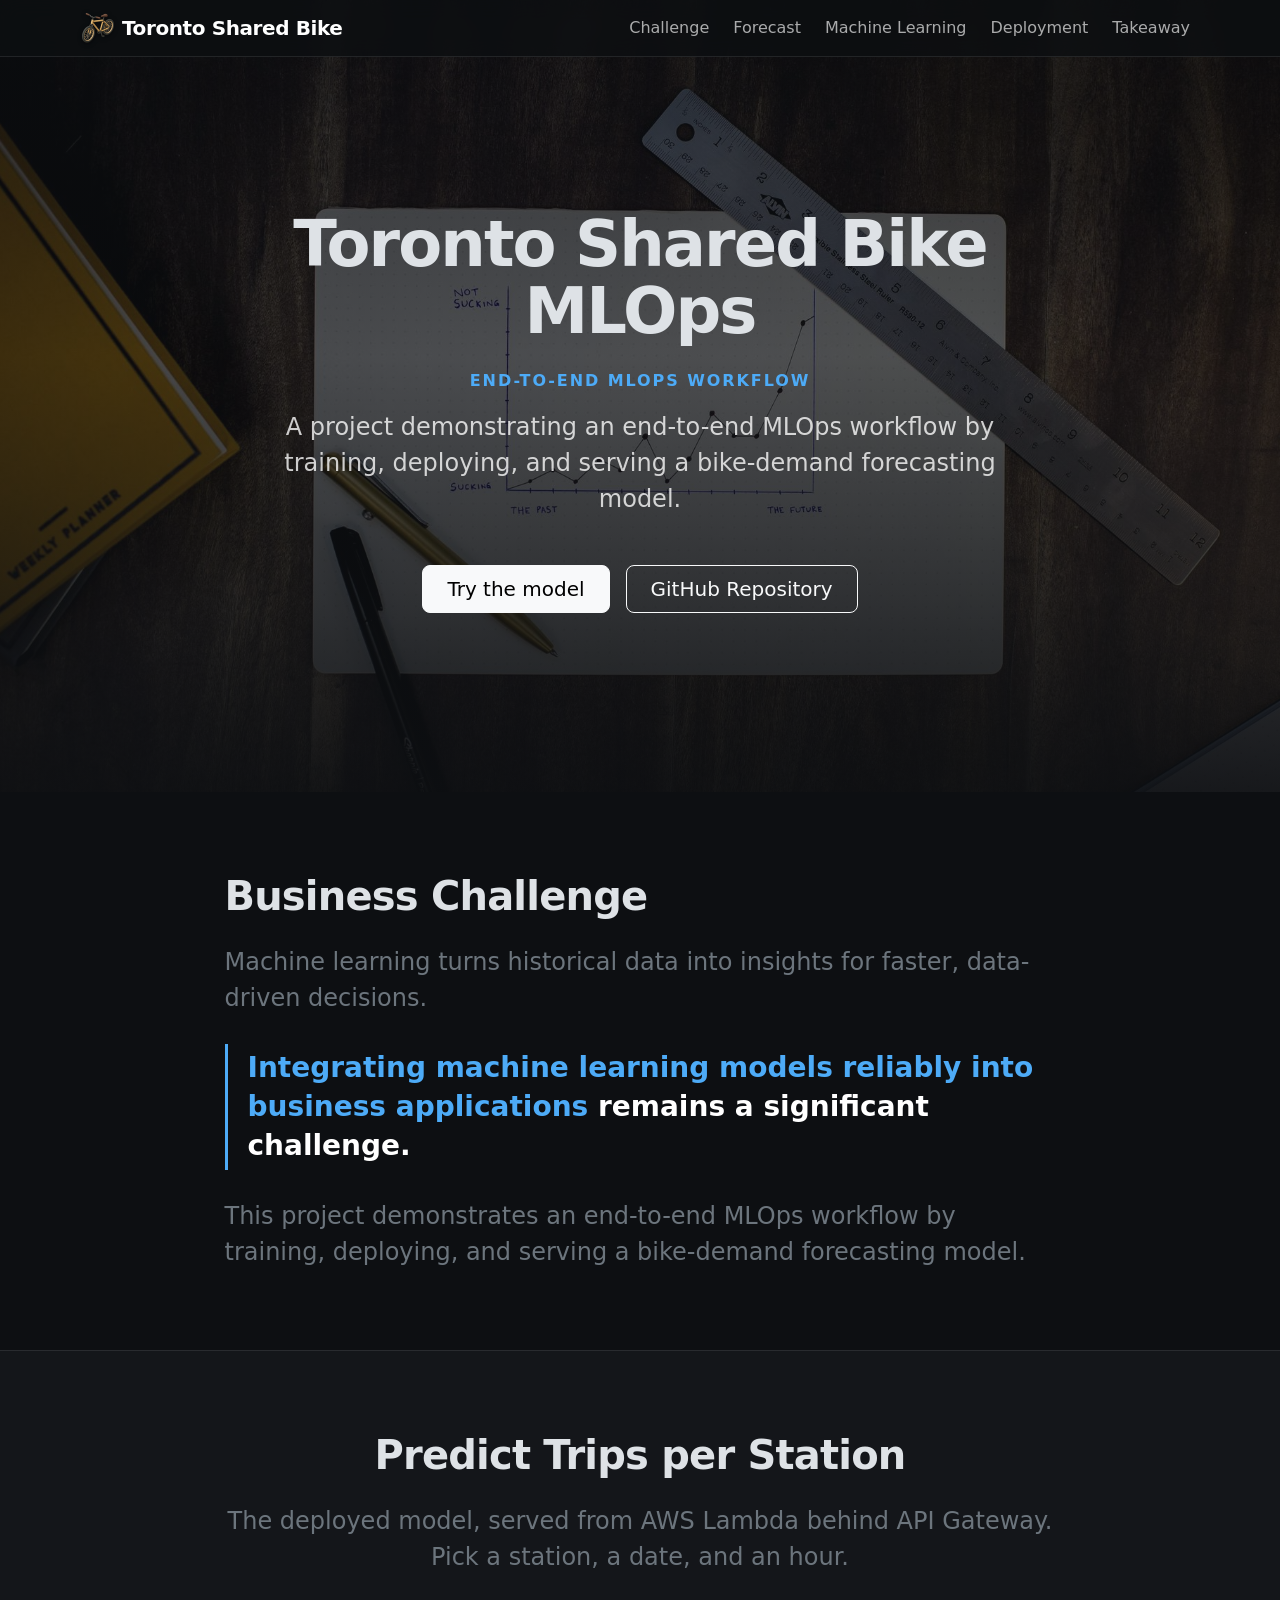
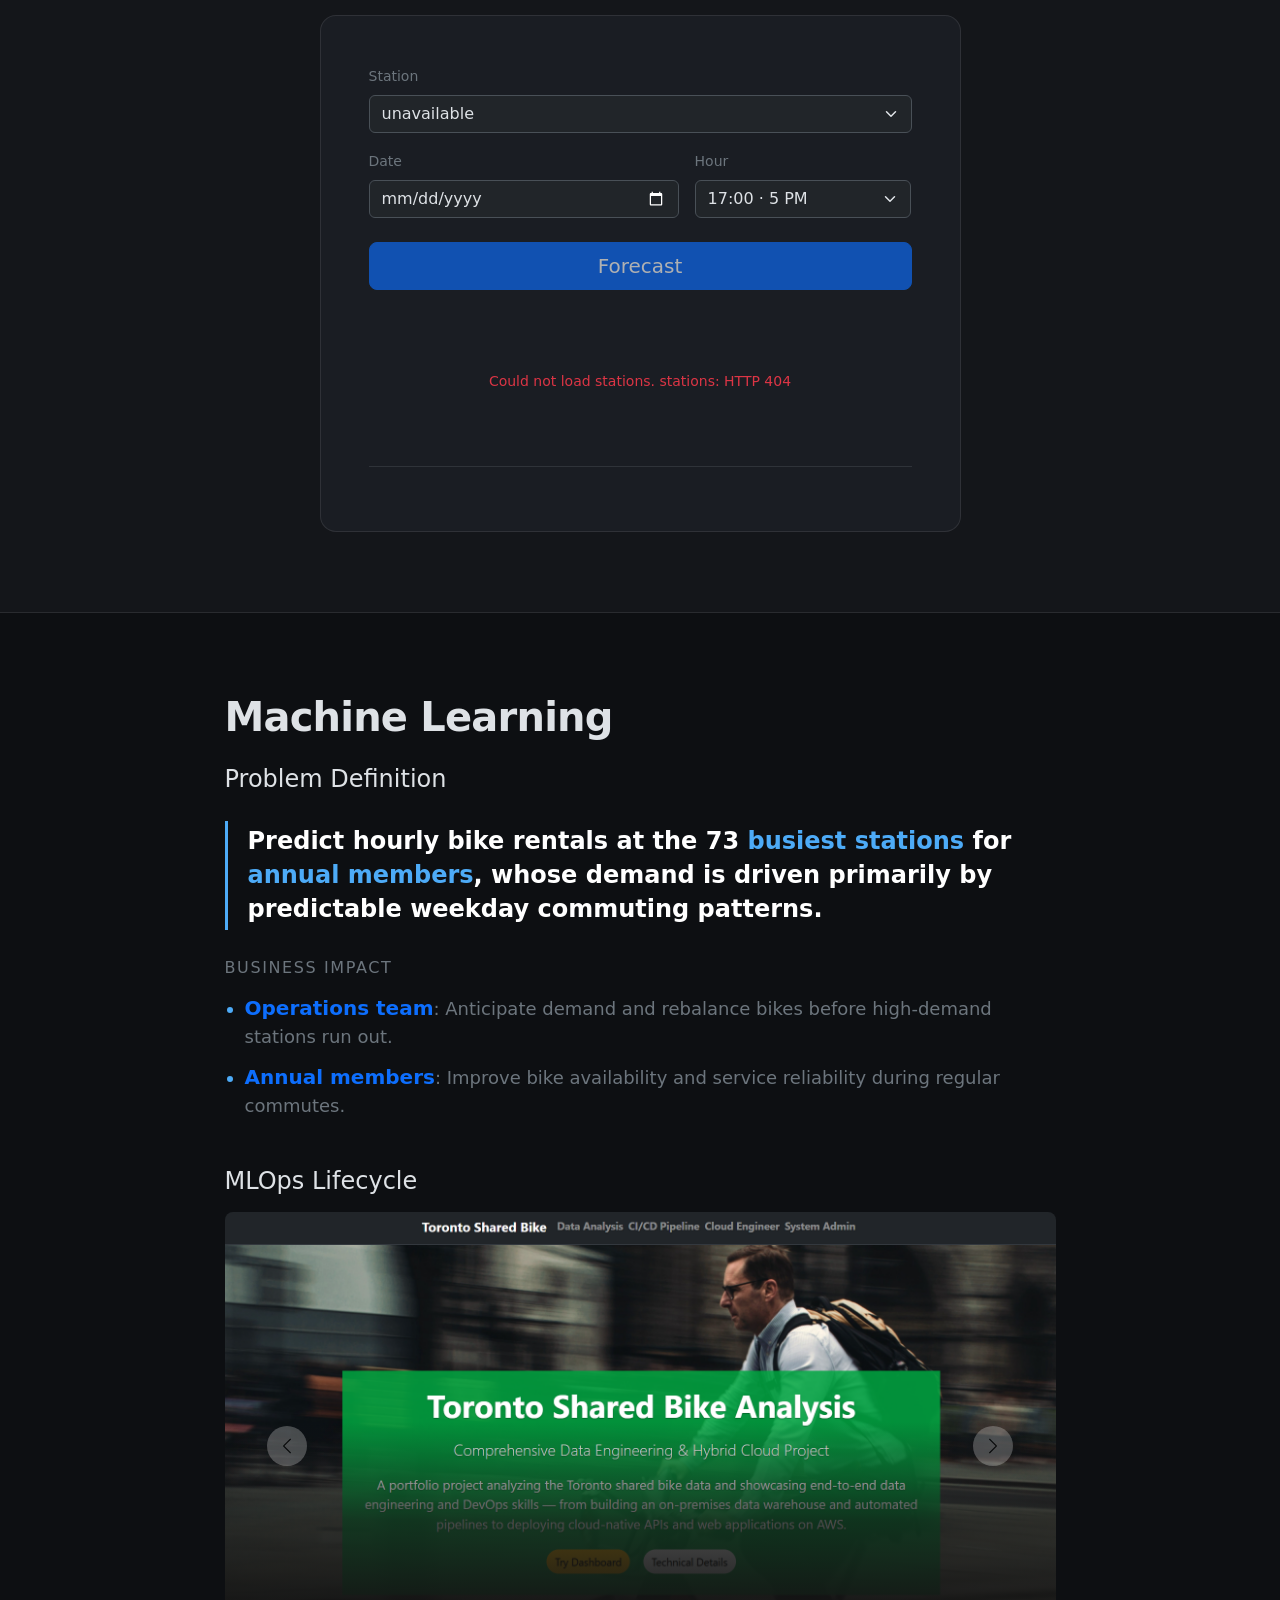
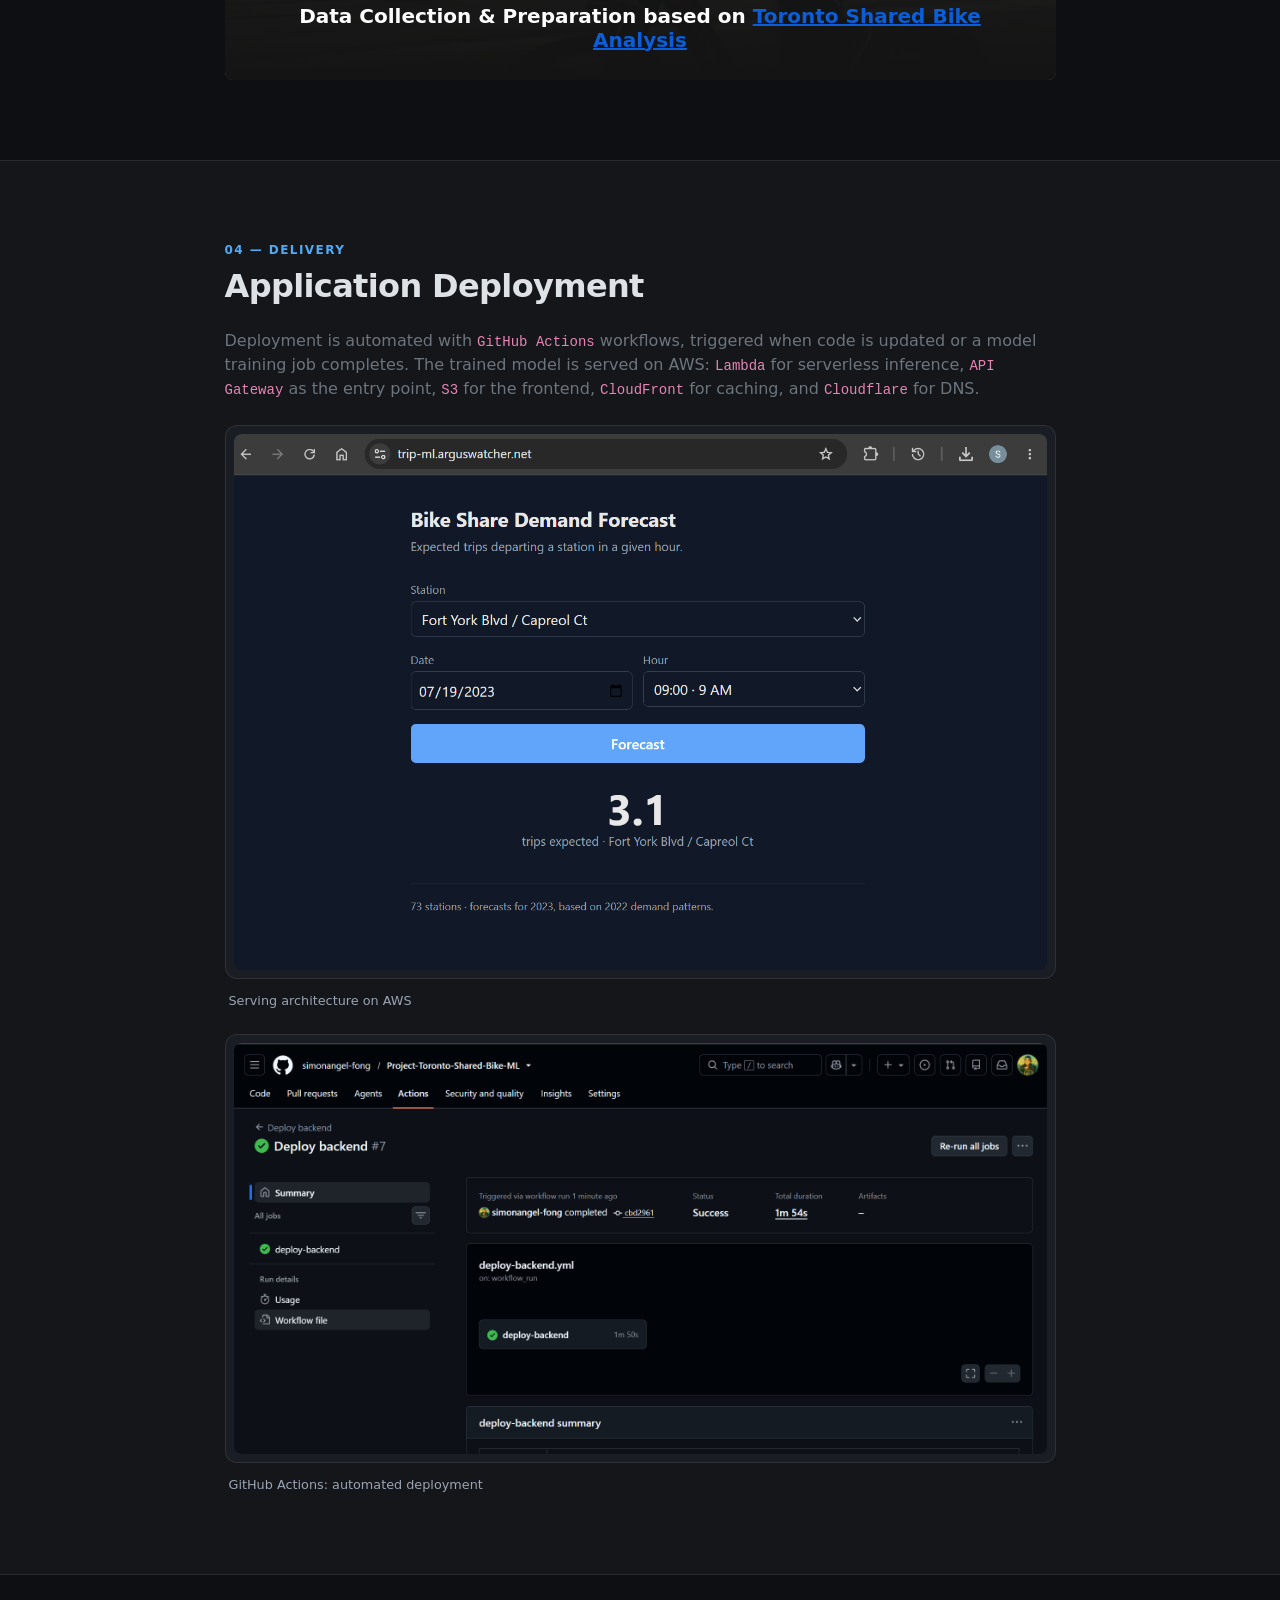
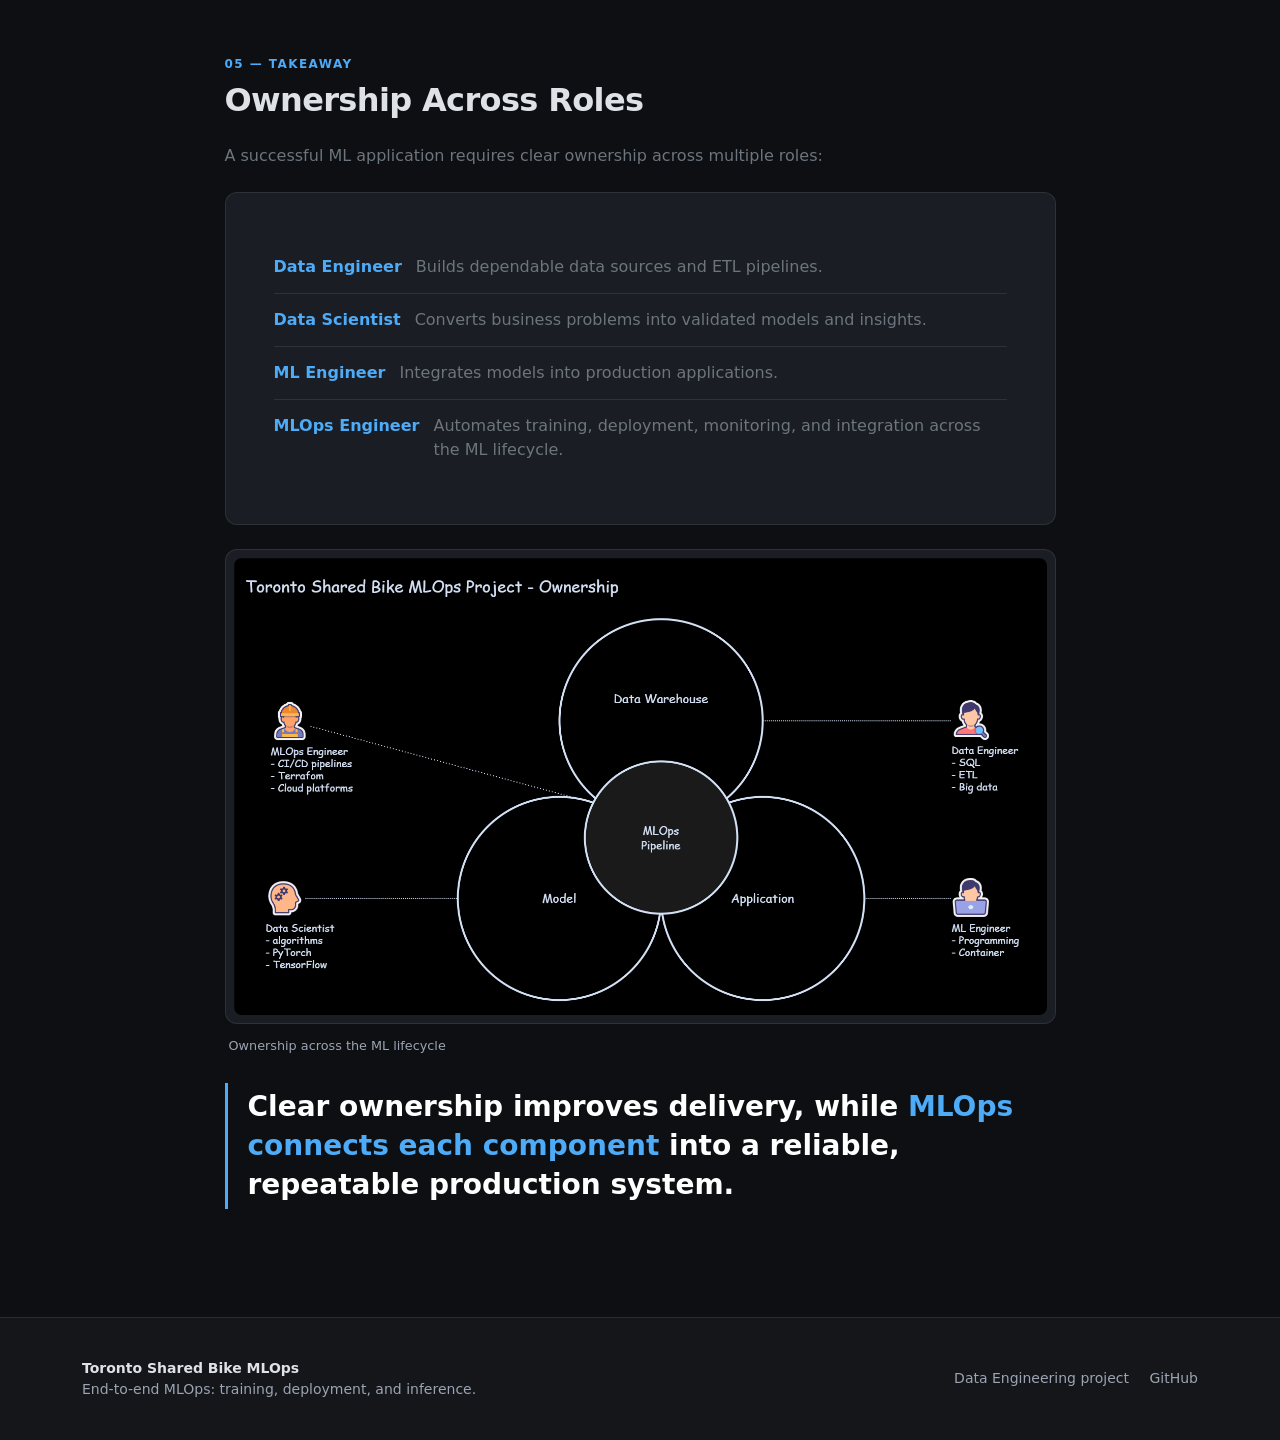
==== commit 2fee42eb: "web: ml section update" ====
--- a/app/web/index.html
+++ b/app/web/index.html
@@ -55,8 +55,9 @@
             and serving a bike-demand forecasting model.
           </p>
           <div class="d-flex flex-column flex-sm-row gap-3 justify-content-center">
-            <a href="#forecast" class="btn btn-primary btn-lg px-4">Try the model</a>
-            <a href="#challenge" class="btn btn-outline-light btn-lg px-4">Learn more</a>
+            <a href="#forecast" class="btn btn-light btn-lg px-4">Try the model</a>
+            <a href="https://github.com/simonangel-fong/Project-Toronto-Shared-Bike-ML" target="_blank" rel="noopener"
+              class="btn btn-outline-light btn-lg px-4">GitHub Repository</a>
           </div>
         </div>
       </div>
@@ -68,19 +69,18 @@
     <div class="container">
       <div class="row justify-content-center">
         <div class="col-lg-9">
-          <p class="section-eyebrow">01 — Context</p>
-          <h2 class="section-title">Business Challenge</h2>
-
-          <p class="lead text-secondary">
+          <h1 class="section-title">Business Challenge</h1>
+
+          <p class="lead text-secondary fs-4">
             Machine learning turns historical data into insights for faster, data-driven decisions.
           </p>
 
           <p class="statement">
-            However, <em>integrating machine learning models reliably into business
+            <em>Integrating machine learning models reliably into business
               applications</em> remains a significant challenge.
           </p>
 
-          <p class="text-secondary mb-0">
+          <p class="text-secondary fs-4 mb-0">
             This project demonstrates an end-to-end MLOps workflow by training, deploying,
             and serving a bike-demand forecasting model.
           </p>
@@ -94,9 +94,8 @@
     <div class="container">
       <div class="row justify-content-center">
         <div class="col-lg-9 text-center mb-4">
-          <p class="section-eyebrow">02 — Live model</p>
-          <h2 class="section-title">Predict Trips per Station</h2>
-          <p class="text-secondary">
+          <h1 class="section-title">Predict Trips per Station</h1>
+          <p class="text-secondary fs-4">
             The deployed model, served from AWS Lambda behind API Gateway.
             Pick a station, a date, and an hour.
           </p>
@@ -145,8 +144,7 @@
 
       <div class="row justify-content-center">
         <div class="col-lg-9">
-          <p class="section-eyebrow">03 — Modelling</p>
-          <h2 class="section-title">Machine Learning</h2>
+          <h1 class="section-title">Machine Learning</h1>
         </div>
       </div>
 
@@ -155,34 +153,24 @@
         <div class="col-lg-9">
           <h3 class="h4 mb-3">Problem Definition</h3>
 
-          <div class="callout mb-4">
-            <p class="mb-0 fs-5">
-              Predict hourly bike rentals at the <strong>73 busiest stations</strong> for
-              annual members, whose demand is driven primarily by predictable weekday
-              commuting patterns.
-            </p>
-          </div>
+          <p class="statement fs-4">
+            Predict hourly bike rentals at the <strong>73 <em>busiest stations</em></strong> for
+            <em>annual members</em>, whose demand is driven primarily by predictable weekday
+            commuting patterns.
+          </p>
 
           <h4 class="h6 text-uppercase text-secondary mb-3" style="letter-spacing:.1em">Business impact</h4>
 
-          <div class="row g-3">
-            <div class="col-md-6">
-              <div class="card-flat h-100 p-4">
-                <h5 class="h6 text-primary mb-2">Operations team</h5>
-                <p class="small text-secondary mb-0">
-                  Anticipate demand and rebalance bikes before high-demand stations run out.
-                </p>
-              </div>
-            </div>
-            <div class="col-md-6">
-              <div class="card-flat h-100 p-4">
-                <h5 class="h6 text-primary mb-2">Annual members</h5>
-                <p class="small text-secondary mb-0">
-                  Improve bike availability and service reliability during regular commutes.
-                </p>
-              </div>
-            </div>
-          </div>
+          <ul class="impact-list text-secondary mb-0">
+            <li>
+              <strong class="text-primary fs-5">Operations team</strong>:
+              Anticipate demand and rebalance bikes before high-demand stations run out.
+            </li>
+            <li>
+              <strong class="text-primary fs-5">Annual members</strong>:
+              Improve bike availability and service reliability during regular commutes.
+            </li>
+          </ul>
         </div>
       </div>
 
@@ -191,93 +179,51 @@
         <div class="col-lg-9">
           <h3 class="h4 mb-3">MLOps Lifecycle</h3>
 
-          <div id="lifecycle" class="carousel slide lifecycle-carousel" data-bs-ride="false">
-            <div class="carousel-indicators">
-              <button type="button" data-bs-target="#lifecycle" data-bs-slide-to="0" class="active" aria-current="true"
-                aria-label="Data Collection and Preparation"></button>
-              <button type="button" data-bs-target="#lifecycle" data-bs-slide-to="1"
-                aria-label="Model Development"></button>
-              <button type="button" data-bs-target="#lifecycle" data-bs-slide-to="2"
-                aria-label="Training Pipeline with Amazon SageMaker"></button>
-            </div>
-
+          <div id="lifecycle" class="carousel slide" data-bs-ride="false">
             <div class="carousel-inner">
 
-              <!-- slide 1 -->
+              <!-- data -->
               <div class="carousel-item active">
-                <div class="lifecycle-slide">
-                  <p class="lifecycle-step mb-1">Step 1</p>
-                  <h4 class="h5 mb-3">Data Collection &amp; Preparation</h4>
-                  <p class="text-secondary">
-                    Built on the
-                    <a href="https://trip.arguswatcher.net/" class="link-primary" target="_blank" rel="noopener">Toronto
-                      Shared Bike Data Engineering project</a>,
-                    which provides the data warehouse and ETL pipeline. Trip data is exported
-                    from the warehouse and prepared for feature engineering and model training.
-                  </p>
-                  <figure class="figure-framed mb-0">
-                    <img src="img/ml_notebook01.png" alt="Jupyter Notebook showing local data preparation and training"
-                      loading="lazy">
-                  </figure>
-                </div>
-              </div>
-
-              <!-- slide 2 -->
+                <img src="img/carousel_data.png" class="d-block w-100" loading="lazy" alt="">
+                <div class="carousel-caption d-none d-md-block">
+                  <h5 class="text-white">Data Collection &amp; Preparation based on <a
+                      href="https://trip.arguswatcher.net/" class="text-reset" target="_blank" rel="noopener">
+                      Toronto Shared Bike Analysis</a>
+                  </h5>
+                </div>
+              </div>
+
+              <!-- notebook -->
               <div class="carousel-item">
-                <div class="lifecycle-slide">
-                  <p class="lifecycle-step mb-1">Step 2</p>
-                  <h4 class="h5 mb-3">Model Development</h4>
-                  <p class="text-secondary">
-                    Models are developed and evaluated locally using <code>Jupyter Notebook</code>
-                    and <code>MLflow</code>, covering feature engineering, model selection,
-                    training, validation, and experiment tracking.
-                  </p>
-                  <div class="row g-3">
-                    <div class="col-md-6">
-                      <figure class="figure-framed mb-0 h-100">
-                        <img src="img/ml_mlflow_hyperparameter02.png" alt="MLflow experiment runs" loading="lazy">
-                      </figure>
-                      <p class="figure-caption-sm">MLflow: runs</p>
-                    </div>
-                    <div class="col-md-6">
-                      <figure class="figure-framed mb-0 h-100">
-                        <img src="img/ml_mlflow_hyperparameter01.png" alt="MLflow hyperparameter training results"
-                          loading="lazy">
-                      </figure>
-                      <p class="figure-caption-sm">MLflow: hyperparameter training</p>
-                    </div>
-                  </div>
-                </div>
-              </div>
-
-              <!-- slide 3 -->
+                <img src="img/carousel_notebook.png" class="d-block w-100" alt="" loading="lazy">
+                <div class="carousel-caption d-none d-md-block">
+                  <h5 class="text-white">Model Development using <code>Jupyter Notebook</code></h5>
+                </div>
+              </div>
+
+              <!-- mlflow -->
               <div class="carousel-item">
-                <div class="lifecycle-slide">
-                  <p class="lifecycle-step mb-1">Step 3</p>
-                  <h4 class="h5 mb-3">Training Pipeline with Amazon SageMaker</h4>
-                  <p class="text-secondary">
-                    <code>GitHub Actions</code> automates the training job, which runs as an
-                    <code>Amazon SageMaker</code> training job and publishes the resulting model artifact.
-                  </p>
-                  <div class="row g-3">
-                    <div class="col-md-6">
-                      <figure class="figure-framed mb-0 h-100">
-                        <img src="img/mlops_github01.png" alt="GitHub Actions automated training workflow"
-                          loading="lazy">
-                      </figure>
-                      <p class="figure-caption-sm">GitHub Actions: automated training job</p>
-                    </div>
-                    <div class="col-md-6">
-                      <figure class="figure-framed mb-0 h-100">
-                        <img src="img/sagemaker_training_job01.png" alt="Amazon SageMaker training jobs console"
-                          loading="lazy">
-                      </figure>
-                      <p class="figure-caption-sm">Amazon SageMaker: training jobs</p>
-                    </div>
-                  </div>
-                </div>
-              </div>
-
+                <img src="img/carousel_mlflow.png" class="d-block w-100" alt="" loading="lazy">
+                <div class="carousel-caption d-none d-md-block">
+                  <h5 class="text-white">Model tracking with <code>MLflow</code></h5>
+                </div>
+              </div>
+
+              <!-- train -->
+              <div class="carousel-item">
+                <img src="img/carousel_sagemaker.png" class="d-block w-100" alt="" loading="lazy">
+                <div class="carousel-caption d-none d-md-block">
+                  <h5 class="text-white">Model Training with <code>Amazon SageMaker</code></h5>
+                </div>
+              </div>
+
+              <!-- pipeline -->
+              <div class="carousel-item">
+                <img src="img/carousel_pipeline.png" class="d-block w-100" alt="" loading="lazy">
+                <div class="carousel-caption d-none d-md-block">
+                  <h5 class="text-white">MLOps Pipeline automated by <code>GitHub Actions</code></h5>
+                </div>
+              </div>
             </div>
 
             <button class="carousel-control-prev" type="button" data-bs-target="#lifecycle" data-bs-slide="prev">
--- a/app/web/css/style.css
+++ b/app/web/css/style.css
@@ -6,7 +6,7 @@
   --brand-dim: #1c7ed6;
   --surface: #14161a;
   --surface-2: #1a1d23;
-  --hairline: rgba(255, 255, 255, .09);
+  --hairline: rgba(255, 255, 255, 0.09);
 }
 
 body {
@@ -22,14 +22,14 @@
 /* ---------- navbar ---------- */
 
 .navbar {
-  background-color: rgba(13, 15, 18, .82);
+  background-color: rgba(13, 15, 18, 0.82);
   backdrop-filter: blur(10px);
   border-bottom: 1px solid var(--hairline);
 }
 
 .navbar-brand {
   font-weight: 700;
-  letter-spacing: -.02em;
+  letter-spacing: -0.02em;
 }
 
 .navbar-brand .brand-mark {
@@ -37,7 +37,7 @@
   height: auto;
   /* The render carries its own soft shadow, which muddies against the dark
      navbar; a small drop-shadow re-seats it instead. */
-  filter: drop-shadow(0 1px 2px rgba(0, 0, 0, .6));
+  filter: drop-shadow(0 1px 2px rgba(0, 0, 0, 0.6));
 }
 
 /* ---------- hero ---------- */
@@ -59,7 +59,12 @@
   content: "";
   position: absolute;
   inset: 0;
-  background: linear-gradient(180deg, rgba(13, 15, 18, .78) 0%, rgba(13, 15, 18, .68) 45%, rgba(13, 15, 18, .95) 100%);
+  background: linear-gradient(
+    180deg,
+    rgba(13, 15, 18, 0.78) 0%,
+    rgba(13, 15, 18, 0.68) 45%,
+    rgba(13, 15, 18, 0.95) 100%
+  );
 }
 
 .hero > .container {
@@ -70,12 +75,12 @@
 .hero-logo {
   width: clamp(110px, 16vw, 170px);
   height: auto;
-  filter: drop-shadow(0 6px 18px rgba(0, 0, 0, .55));
+  filter: drop-shadow(0 6px 18px rgba(0, 0, 0, 0.55));
 }
 
 .hero-title {
   font-weight: 800;
-  letter-spacing: -.03em;
+  letter-spacing: -0.03em;
   font-size: clamp(2.25rem, 6vw, 4rem);
   line-height: 1.05;
 }
@@ -83,14 +88,14 @@
 .hero-subtitle {
   color: var(--brand);
   font-weight: 600;
-  letter-spacing: .12em;
+  letter-spacing: 0.12em;
   text-transform: uppercase;
   font-size: 1rem;
 }
 
 .hero-lead {
-  font-size: clamp(1rem, 2.2vw, 1.2rem);
-  color: rgba(255, 255, 255, .78);
+  font-size: clamp(1.5rem, 2.2vw, 1.2rem);
+  color: rgba(255, 255, 255, 0.78);
   max-width: 46rem;
 }
 
@@ -116,15 +121,15 @@
 .section-eyebrow {
   color: var(--brand);
   font-weight: 600;
-  letter-spacing: .12em;
+  letter-spacing: 0.12em;
   text-transform: uppercase;
-  font-size: .75rem;
-  margin-bottom: .5rem;
+  font-size: 0.75rem;
+  margin-bottom: 0.5rem;
 }
 
 .section-title {
   font-weight: 700;
-  letter-spacing: -.02em;
+  letter-spacing: -0.02em;
   margin-bottom: 1.5rem;
 }
 
@@ -135,7 +140,7 @@
   line-height: 1.4;
   color: #fff;
   border-left: 3px solid var(--brand);
-  padding: .25rem 0 .25rem 1.25rem;
+  padding: 0.25rem 0 0.25rem 1.25rem;
   margin: 1.75rem 0;
 }
 
@@ -148,36 +153,36 @@
   background-color: var(--surface-2);
   border: 1px solid var(--hairline);
   border-left: 3px solid var(--brand);
-  border-radius: .5rem;
+  border-radius: 0.5rem;
   padding: 1.25rem 1.5rem;
 }
 
 .card-flat {
   background-color: var(--surface-2);
   border: 1px solid var(--hairline);
-  border-radius: .75rem;
+  border-radius: 0.75rem;
 }
 
 /* Screenshots are dense; a frame keeps them from bleeding into the page. */
 .figure-framed {
   background-color: var(--surface-2);
   border: 1px solid var(--hairline);
-  border-radius: .75rem;
-  padding: .5rem;
+  border-radius: 0.75rem;
+  padding: 0.5rem;
   overflow: hidden;
 }
 
 .figure-framed img {
   width: 100%;
   height: auto;
-  border-radius: .5rem;
+  border-radius: 0.5rem;
   display: block;
 }
 
 .figure-caption-sm {
   color: #9aa4b2;
-  font-size: .8rem;
-  margin: .75rem .25rem 0;
+  font-size: 0.8rem;
+  margin: 0.75rem 0.25rem 0;
 }
 
 /* ---------- forecast widget ---------- */
@@ -201,72 +206,164 @@
   font-size: clamp(3rem, 9vw, 4.5rem);
   font-weight: 800;
   line-height: 1;
-  letter-spacing: -.04em;
+  letter-spacing: -0.04em;
   color: var(--brand);
 }
 
 .forecast-unit {
   color: #9aa4b2;
-  font-size: .9rem;
-  margin-top: .5rem;
+  font-size: 0.9rem;
+  margin-top: 0.5rem;
 }
 
 .forecast-placeholder {
   color: #6b7480;
-  font-size: .9rem;
+  font-size: 0.9rem;
+}
+
+/* ---------- business impact bullets ---------- */
+
+.impact-list {
+  padding-left: 1.25rem;
+  font-size: 1.125rem;
+}
+
+.impact-list li {
+  margin-bottom: 0.75rem;
+}
+
+.impact-list li:last-child {
+  margin-bottom: 0;
+}
+
+.impact-list li::marker {
+  color: var(--brand);
 }
 
 /* ---------- lifecycle carousel ---------- */
 
-.lifecycle-carousel {
-  background-color: var(--surface-2);
-  border: 1px solid var(--hairline);
-  border-radius: .75rem;
-  overflow: hidden;
-}
-
-/* Bottom padding clears the indicators, which are positioned over the slide. */
-.lifecycle-slide {
-  padding: 2rem 3.5rem 4.25rem;
-}
-
-.lifecycle-step {
-  color: var(--brand);
-  font-weight: 600;
-  letter-spacing: .1em;
-  text-transform: uppercase;
-  font-size: .75rem;
-}
-
-/* Bootstrap's default arrows vanish against dark screenshots. */
-.lifecycle-carousel .carousel-control-prev,
-.lifecycle-carousel .carousel-control-next {
-  width: 3rem;
-  opacity: .65;
-}
-
-.lifecycle-carousel .carousel-control-prev:hover,
-.lifecycle-carousel .carousel-control-next:hover {
-  opacity: 1;
-}
-
-.lifecycle-carousel .carousel-indicators {
-  margin-bottom: .75rem;
-}
-
-.lifecycle-carousel .carousel-indicators [data-bs-target] {
-  width: 2rem;
-  height: 3px;
-  background-color: #6b7480;
-}
-
-.lifecycle-carousel .carousel-indicators .active {
-  background-color: var(--brand);
-}
-
-@media (max-width: 575.98px) {
-  .lifecycle-slide {
-    padding: 1.5rem 1.25rem 3.25rem;
+#lifecycle .carousel-item {
+  position: relative;
+}
+
+#lifecycle .carousel-item img {
+  border-radius: 0.5rem;
+}
+
+/* The screenshots run from near-black (pipeline) to near-white (notebook), so
+   no single text colour is legible over all five. A light scrim fades in over
+   the lower third and gives the caption a consistent surface to sit on,
+   whatever the image behind it. */
+#lifecycle .carousel-item::after {
+  content: "";
+  position: absolute;
+  inset: auto 0 0 0;
+  height: 55%;
+  border-radius: 0 0 0.5rem 0.5rem;
+  background: linear-gradient(
+    180deg,
+    rgba(20, 20, 20, 0) 0%,
+    rgba(20, 20, 20, 0.75) 38%,
+    rgba(20, 20, 20, 0.96) 70%,
+    rgb(20, 20, 20) 100%
+  );
+  pointer-events: none;
+}
+
+/* Caption sits above the scrim, in dark ink to match it. */
+#lifecycle .carousel-caption {
+  z-index: 2;
+  right: 8%;
+  left: 8%;
+  bottom: 1.25rem;
+  padding: 0;
+  text-align: center;
+  color: #16181b;
+  text-shadow: none;
+}
+
+#lifecycle .carousel-caption h5 {
+  color: #16181b;
+  font-weight: 700;
+}
+
+/* .text-secondary is tuned for the dark page and washes out on the light
+   scrim; the caption needs its own muted tone. */
+#lifecycle .carousel-caption p,
+#lifecycle .carousel-caption .text-secondary {
+  color: #40464d !important;
+  margin-bottom: 0;
+}
+
+#lifecycle .carousel-caption code {
+  color: #a5305c;
+  background-color: rgba(0, 0, 0, 0.06);
+  padding: 0.1em 0.35em;
+  border-radius: 0.25rem;
+}
+
+#lifecycle .carousel-caption a,
+#lifecycle .carousel-caption .link-primary {
+  color: #0b5ed7 !important;
+  text-decoration: underline;
+}
+
+/* Indicators sit inside the light scrim, so they need to be dark. */
+#lifecycle .carousel-indicators [data-bs-target] {
+  background-color: #16181b;
+}
+
+/* The arrows span the full frame height, crossing both the dark image and the
+   light scrim, so neither a white nor a dark icon works alone. A translucent
+   dark puck travels with the icon and keeps it readable over either. */
+#lifecycle .carousel-control-prev-icon,
+#lifecycle .carousel-control-next-icon {
+  width: 2.5rem;
+  height: 2.5rem;
+  background-color: rgba(22, 24, 27, 0.55);
+  background-size: 1.1rem 1.1rem;
+  border-radius: 50%;
+}
+
+#lifecycle .carousel-control-prev:hover .carousel-control-prev-icon,
+#lifecycle .carousel-control-next:hover .carousel-control-next-icon {
+  background-color: rgba(22, 24, 27, 0.8);
+}
+
+/* Below md Bootstrap hides the caption entirely (d-none d-md-block). The
+   screenshots are unreadable at that width anyway, so the caption carries the
+   slide - drop the overlay and let it sit under the image instead. */
+@media (max-width: 767.98px) {
+  #lifecycle .carousel-item::after {
+    display: none;
+  }
+
+  #lifecycle .carousel-caption {
+    position: static;
+    display: block !important;
+    padding: 0.875rem 0.25rem 2.5rem;
+    color: #adb5bd;
+  }
+
+  #lifecycle .carousel-caption h5 {
+    color: #f1f3f5;
+    font-size: 1rem;
+  }
+
+  #lifecycle .carousel-caption p,
+  #lifecycle .carousel-caption .text-secondary {
+    color: #adb5bd !important;
+    font-size: 0.875rem;
+  }
+
+  #lifecycle .carousel-caption code {
+    color: #ff8fab;
+    background-color: rgba(255, 255, 255, 0.08);
+  }
+
+  #lifecycle .carousel-caption a,
+  #lifecycle .carousel-caption .link-primary {
+    color: var(--brand) !important;
   }
 }
 
@@ -274,8 +371,8 @@
 
 .role-item {
   display: flex;
-  gap: .875rem;
-  padding: .875rem 0;
+  gap: 0.875rem;
+  padding: 0.875rem 0;
   border-bottom: 1px solid var(--hairline);
 }
 
@@ -296,7 +393,7 @@
   border-top: 1px solid var(--hairline);
   padding: 2.5rem 0;
   color: #9aa4b2;
-  font-size: .875rem;
+  font-size: 0.875rem;
 }
 
 .site-footer a {
@@ -322,15 +419,15 @@
 .error-code {
   font-size: clamp(4rem, 14vw, 7rem);
   font-weight: 800;
-  letter-spacing: -.05em;
+  letter-spacing: -0.05em;
   color: var(--brand);
   line-height: 1;
 }
 
 @media (prefers-reduced-motion: reduce) {
   * {
-    animation-duration: .01ms !important;
-    transition-duration: .01ms !important;
+    animation-duration: 0.01ms !important;
+    transition-duration: 0.01ms !important;
     scroll-behavior: auto !important;
   }
 }
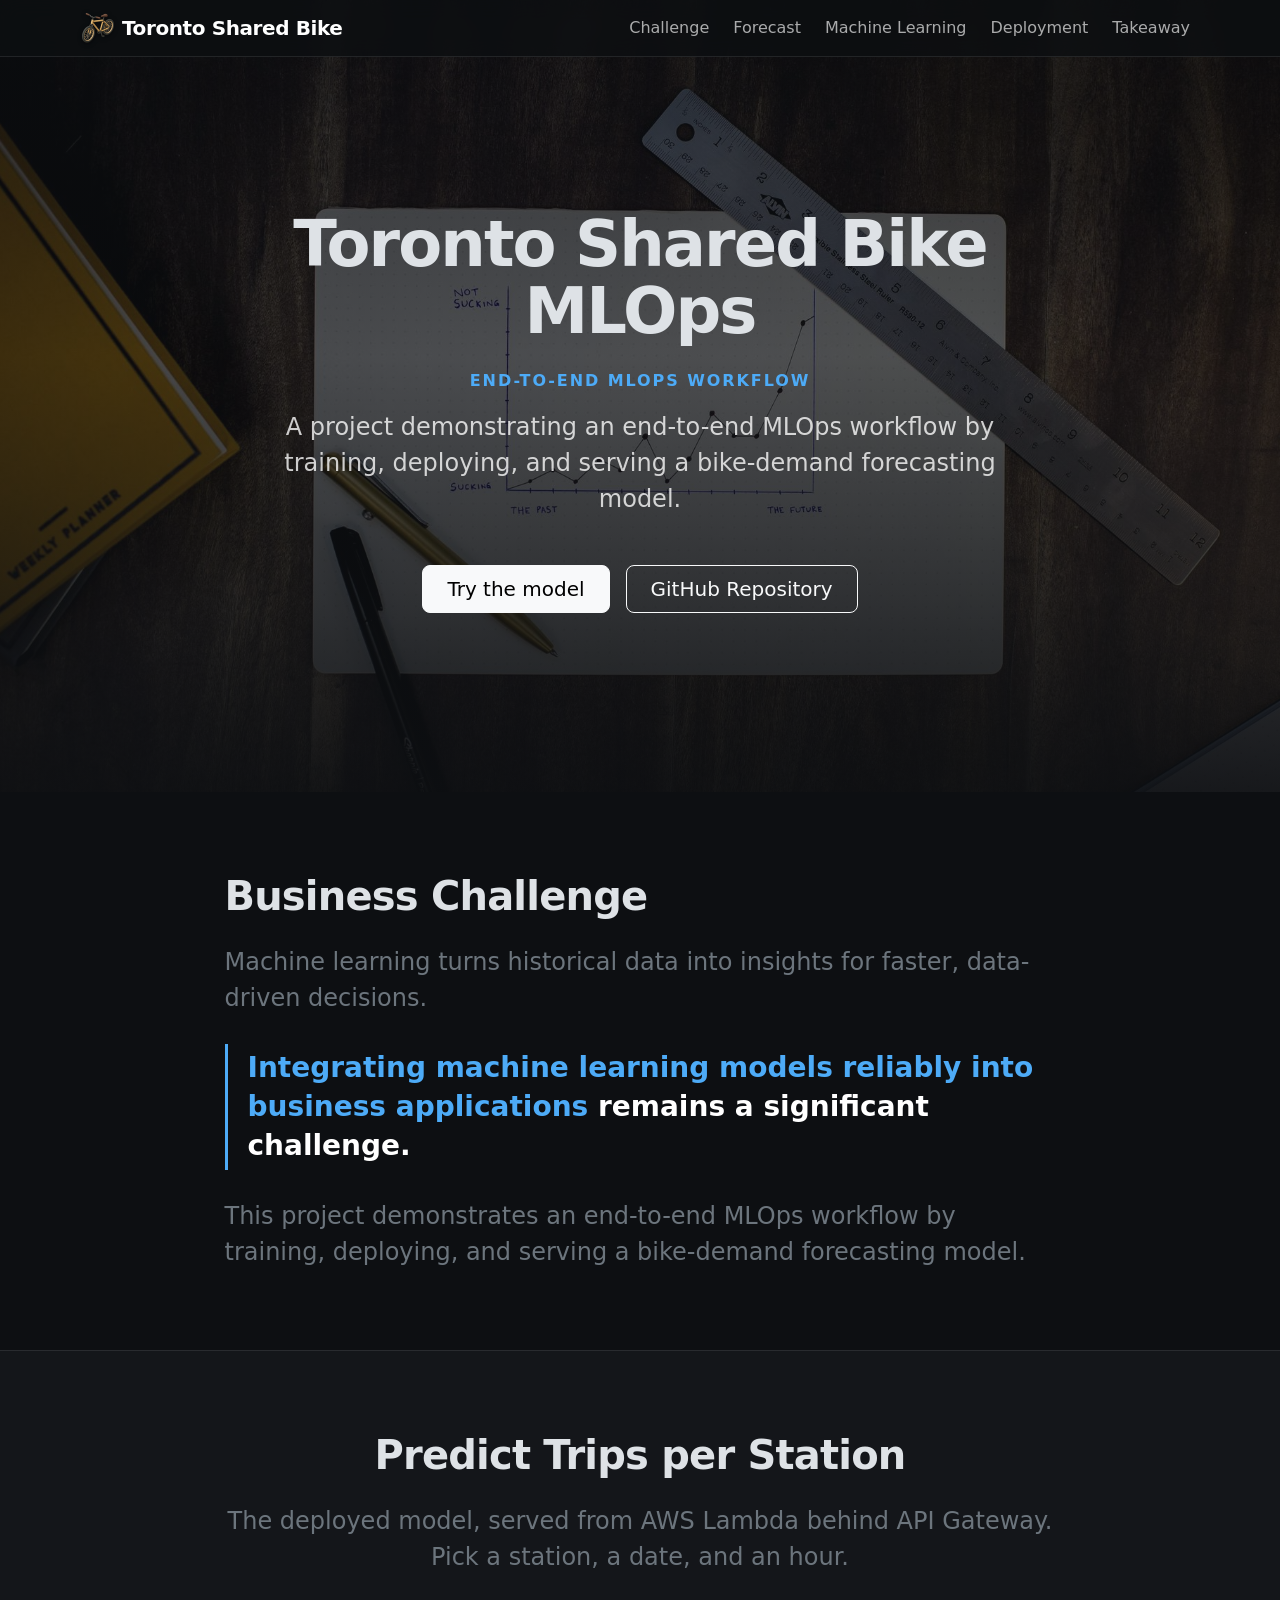
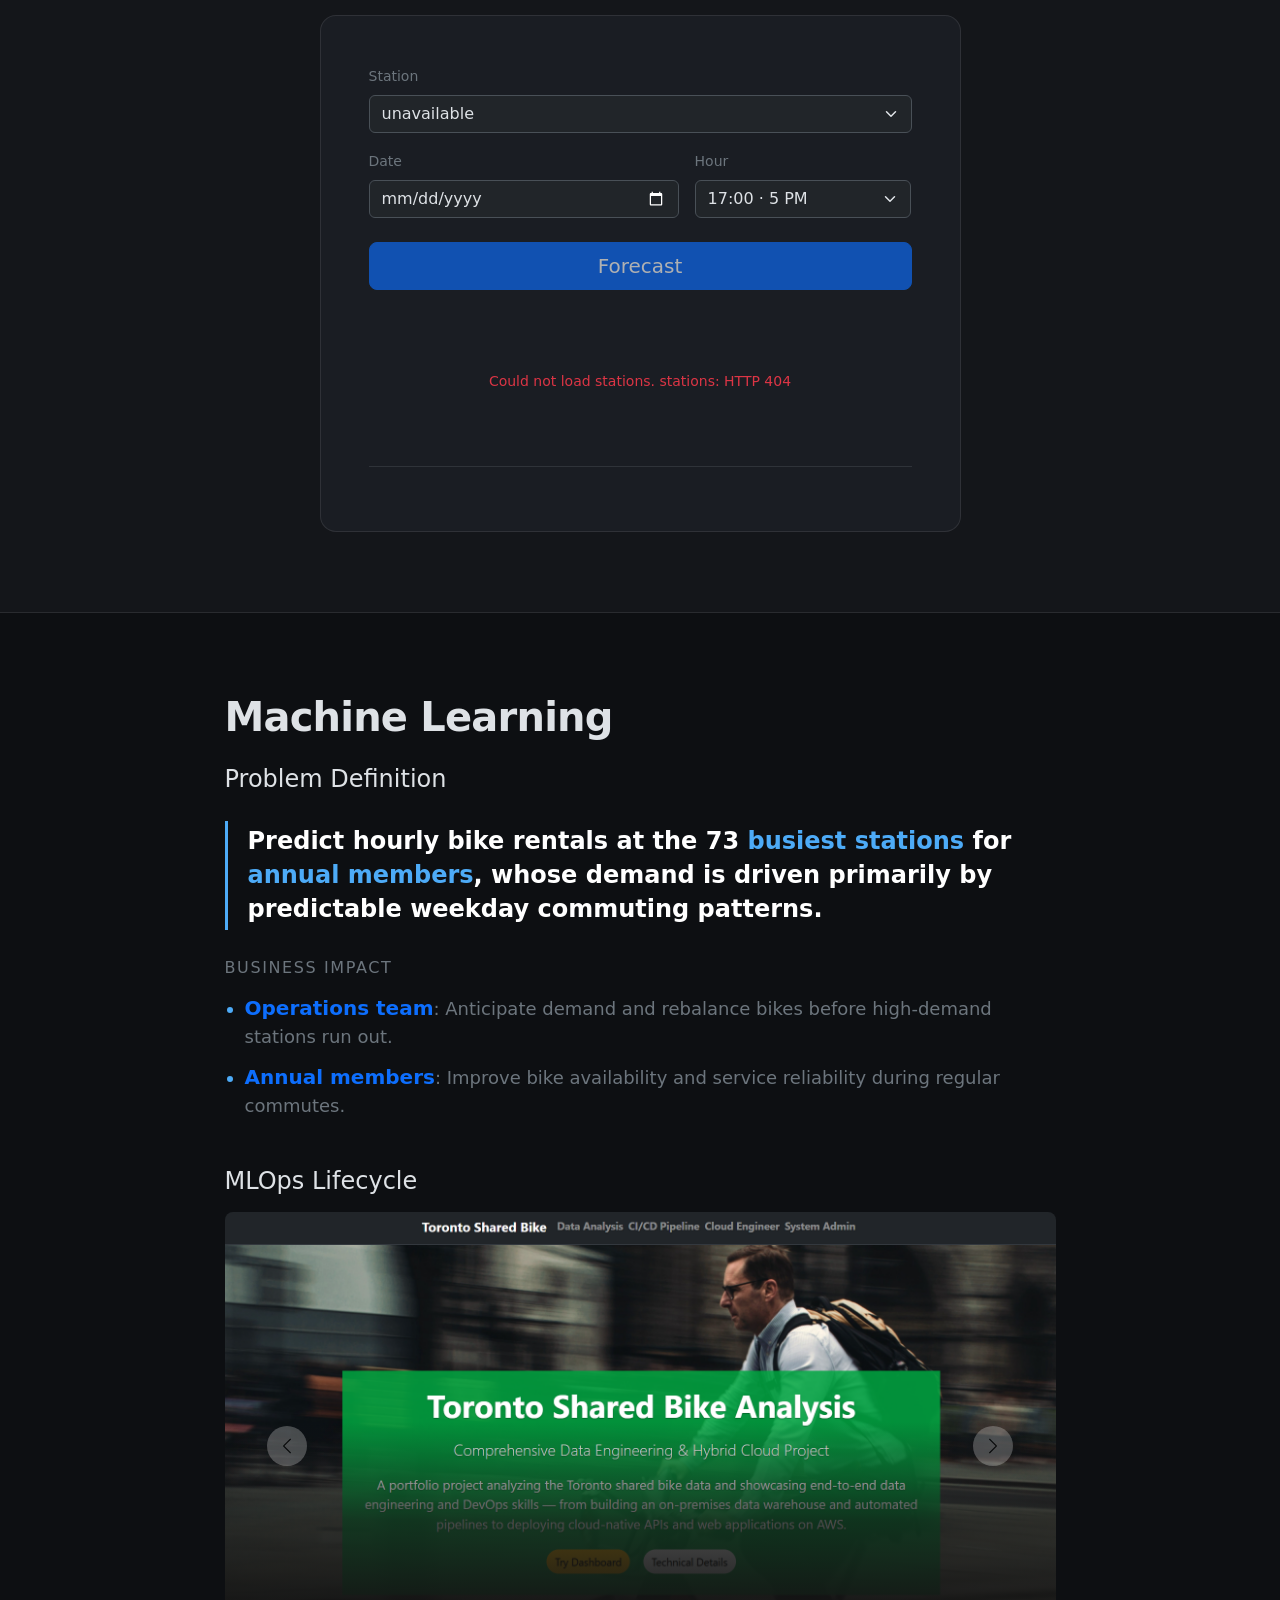
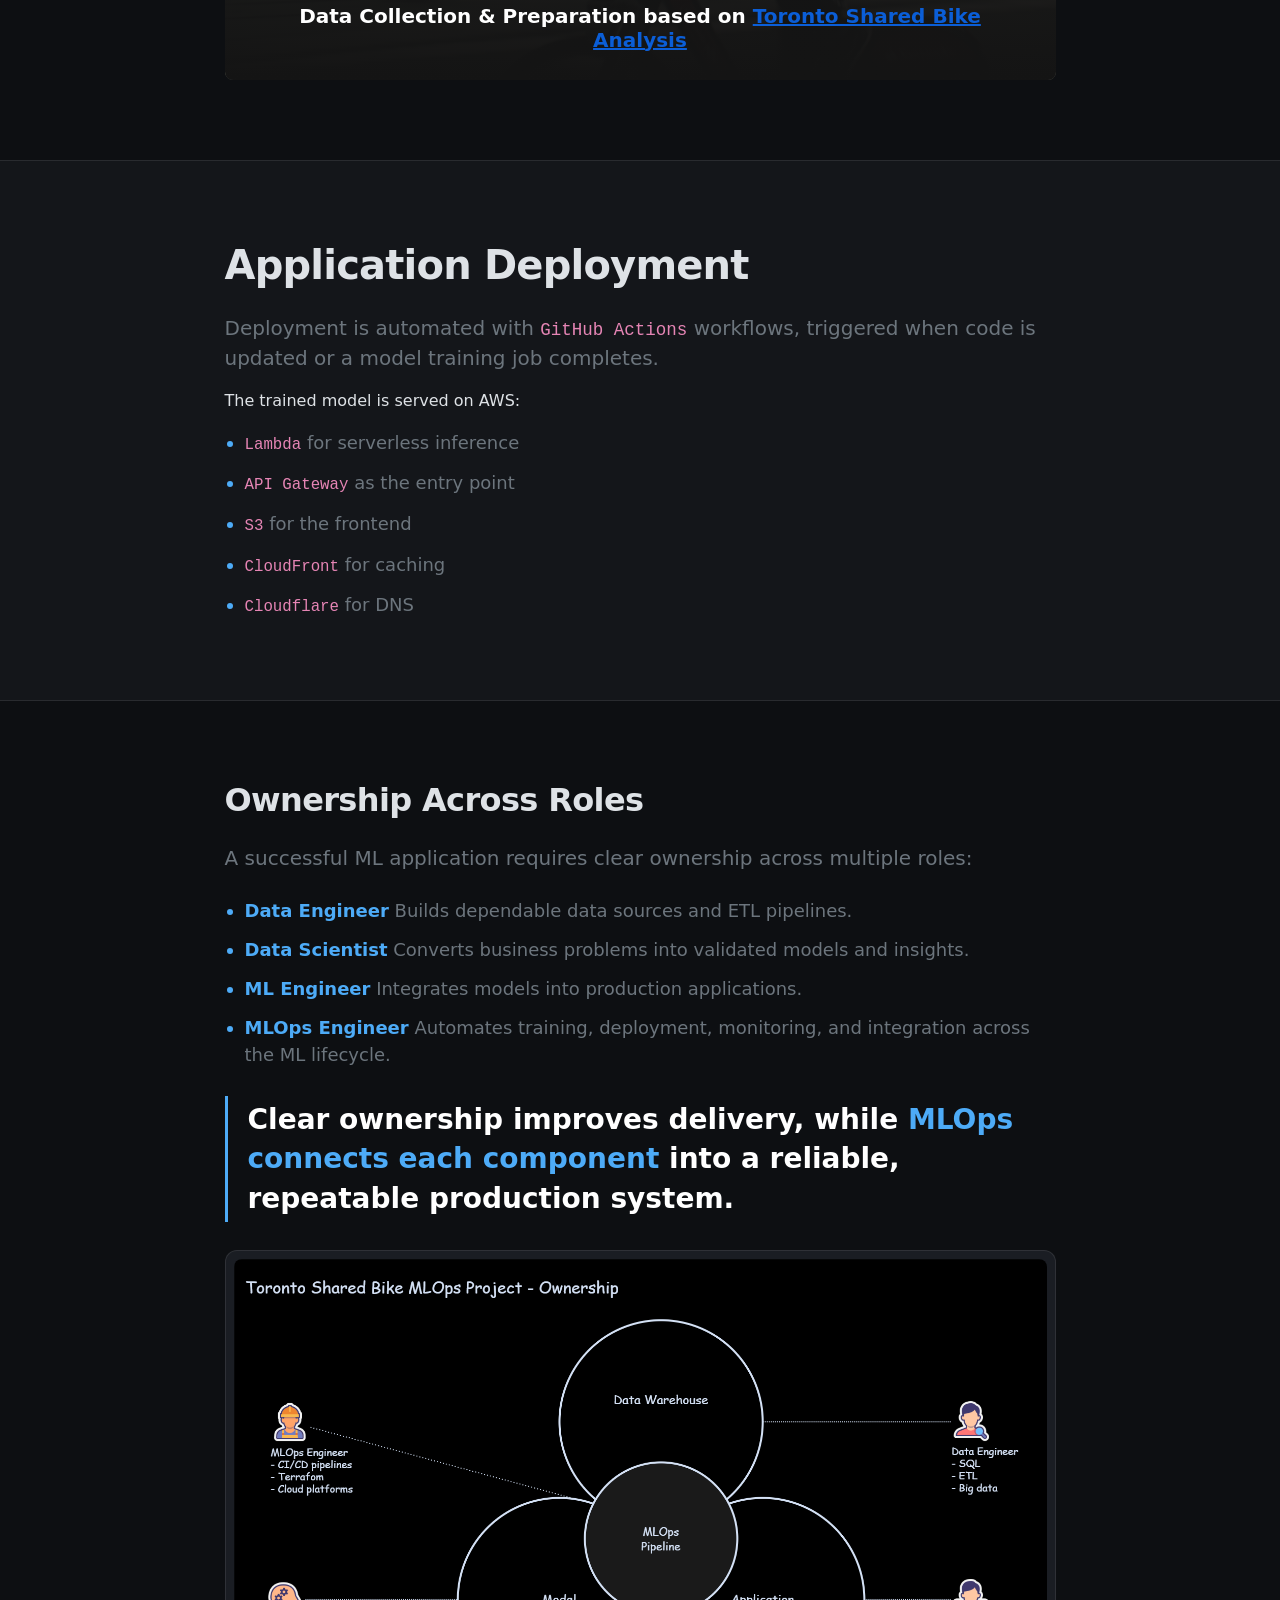
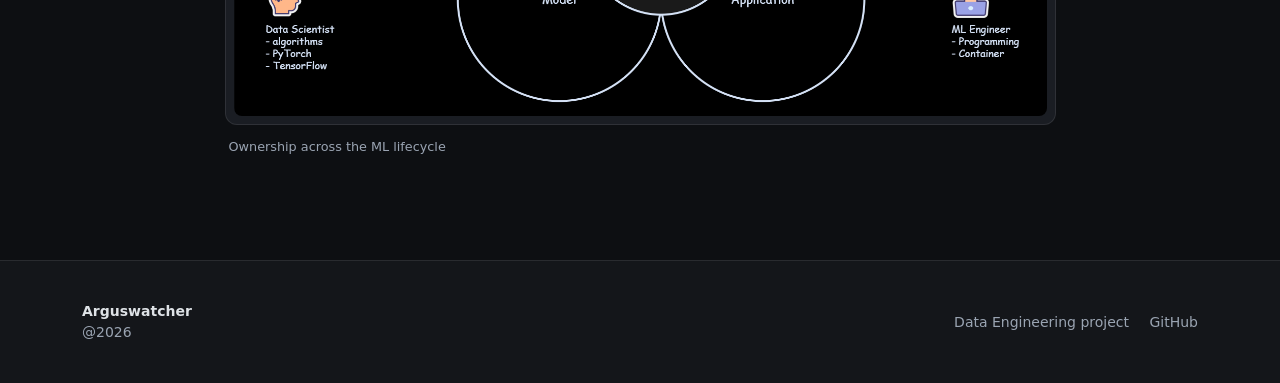
==== commit f8a7eaec: "web: update" ====
--- a/app/web/index.html
+++ b/app/web/index.html
@@ -246,27 +246,29 @@
     <div class="container">
       <div class="row justify-content-center">
         <div class="col-lg-9">
-          <p class="section-eyebrow">04 — Delivery</p>
-          <h2 class="section-title">Application Deployment</h2>
-
-          <p class="text-secondary">
+          <h1 class="section-title">Application Deployment</h1>
+
+          <p class="text-secondary fs-5">
             Deployment is automated with <code>GitHub Actions</code> workflows, triggered when
-            code is updated or a model training job completes. The trained model is served on AWS:
-            <code>Lambda</code> for serverless inference, <code>API Gateway</code> as the entry
-            point, <code>S3</code> for the frontend, <code>CloudFront</code> for caching, and
-            <code>Cloudflare</code> for DNS.
-          </p>
-
-          <figure class="figure-framed mt-4 mb-0">
-            <img src="img/deploy01.png" alt="AWS serving architecture: CloudFront, S3, API Gateway, and Lambda"
-              loading="lazy">
-          </figure>
-          <p class="figure-caption-sm">Serving architecture on AWS</p>
-
-          <figure class="figure-framed mt-4 mb-0">
-            <img src="img/deploy02.png" alt="GitHub Actions deployment workflow run" loading="lazy">
-          </figure>
-          <p class="figure-caption-sm">GitHub Actions: automated deployment</p>
+            code is updated or a model training job completes. </p>
+          <p>The trained model is served on AWS: </p>
+          <ul class="impact-list text-secondary mb-0">
+            <li>
+              <code>Lambda</code> for serverless inference
+            </li>
+            <li>
+              <code>API Gateway</code> as the entry point
+            </li>
+            <li>
+              <code>S3</code> for the frontend
+            </li>
+            <li>
+              <code>CloudFront</code> for caching
+            </li>
+            <li>
+              <code>Cloudflare</code> for DNS
+            </li>
+          </ul>
         </div>
       </div>
     </div>
@@ -277,42 +279,40 @@
     <div class="container">
       <div class="row justify-content-center">
         <div class="col-lg-9">
-          <p class="section-eyebrow">05 — Takeaway</p>
           <h2 class="section-title">Ownership Across Roles</h2>
 
-          <p class="text-secondary mb-4">
+          <p class="text-secondary fs-5 mb-4">
             A successful ML application requires clear ownership across multiple roles:
           </p>
 
-          <div class="card-flat p-4 p-md-5 mb-4">
-            <div class="role-item">
-              <span class="role-name">Data Engineer</span>
-              <span class="text-secondary">Builds dependable data sources and ETL pipelines.</span>
-            </div>
-            <div class="role-item">
-              <span class="role-name">Data Scientist</span>
-              <span class="text-secondary">Converts business problems into validated models and insights.</span>
-            </div>
-            <div class="role-item">
-              <span class="role-name">ML Engineer</span>
-              <span class="text-secondary">Integrates models into production applications.</span>
-            </div>
-            <div class="role-item">
-              <span class="role-name">MLOps Engineer</span>
-              <span class="text-secondary">Automates training, deployment, monitoring, and integration across the ML
-                lifecycle.</span>
-            </div>
-          </div>
+          <ul class="impact-list text-secondary mb-0">
+            <li>
+              <span class="role-name">Data Engineer</span> Builds dependable data sources and ETL pipelines.
+            </li>
+            <li>
+              <span class="role-name">Data Scientist</span> Converts business problems into validated models and
+              insights.
+            </li>
+            <li>
+              <span class="role-name">ML Engineer</span> Integrates models into production applications.
+            </li>
+            <li>
+              <span class="role-name">MLOps Engineer</span> Automates training, deployment, monitoring, and integration
+              across the ML
+              lifecycle.
+            </li>
+
+          </ul>
+
+          <p class="statement">
+            Clear ownership improves delivery, while <em>MLOps connects each component</em>
+            into a reliable, repeatable production system.
+          </p>
 
           <figure class="figure-framed mb-0">
             <img src="img/ownership01.png" alt="Diagram of ownership across data, ML, and MLOps roles" loading="lazy">
           </figure>
           <p class="figure-caption-sm mb-4">Ownership across the ML lifecycle</p>
-
-          <p class="statement">
-            Clear ownership improves delivery, while <em>MLOps connects each component</em>
-            into a reliable, repeatable production system.
-          </p>
         </div>
       </div>
     </div>
@@ -323,8 +323,7 @@
     <div class="container">
       <div class="row gy-3 align-items-center">
         <div class="col-md-6">
-          <strong class="d-block text-body">Toronto Shared Bike MLOps</strong>
-          <span>End-to-end MLOps: training, deployment, and inference.</span>
+          <strong class="d-block text-body">Arguswatcher</strong>@2026
         </div>
         <div class="col-md-6 text-md-end">
           <a href="https://trip.arguswatcher.net/" target="_blank" rel="noopener" class="me-3">Data Engineering
@@ -335,8 +334,11 @@
     </div>
   </footer>
 
-  <script src="https://cdn.jsdelivr.net/npm/bootstrap@5.3.3/dist/js/bootstrap.bundle.min.js"
-    integrity="sha384-YvpcrYf0tY3lHB60NNkmXc5s9fDVZLESaAA55NDzOxhy9GkcIdslK1eN7N6jIeHz"
+  <script src="https://cdn.jsdelivr.net/npm/@popperjs/core@2.11.8/dist/umd/popper.min.js"
+    integrity="sha384-I7E8VVD/ismYTF4hNIPjVp/Zjvgyol6VFvRkX/vR+Vc4jQkC+hVqc2pM8ODewa9r"
+    crossorigin="anonymous"></script>
+  <script src="https://cdn.jsdelivr.net/npm/bootstrap@5.3.8/dist/js/bootstrap.min.js"
+    integrity="sha384-G/EV+4j2dNv+tEPo3++6LCgdCROaejBqfUeNjuKAiuXbjrxilcCdDz6ZAVfHWe1Y"
     crossorigin="anonymous"></script>
   <script src="js/main.js"></script>
 </body>
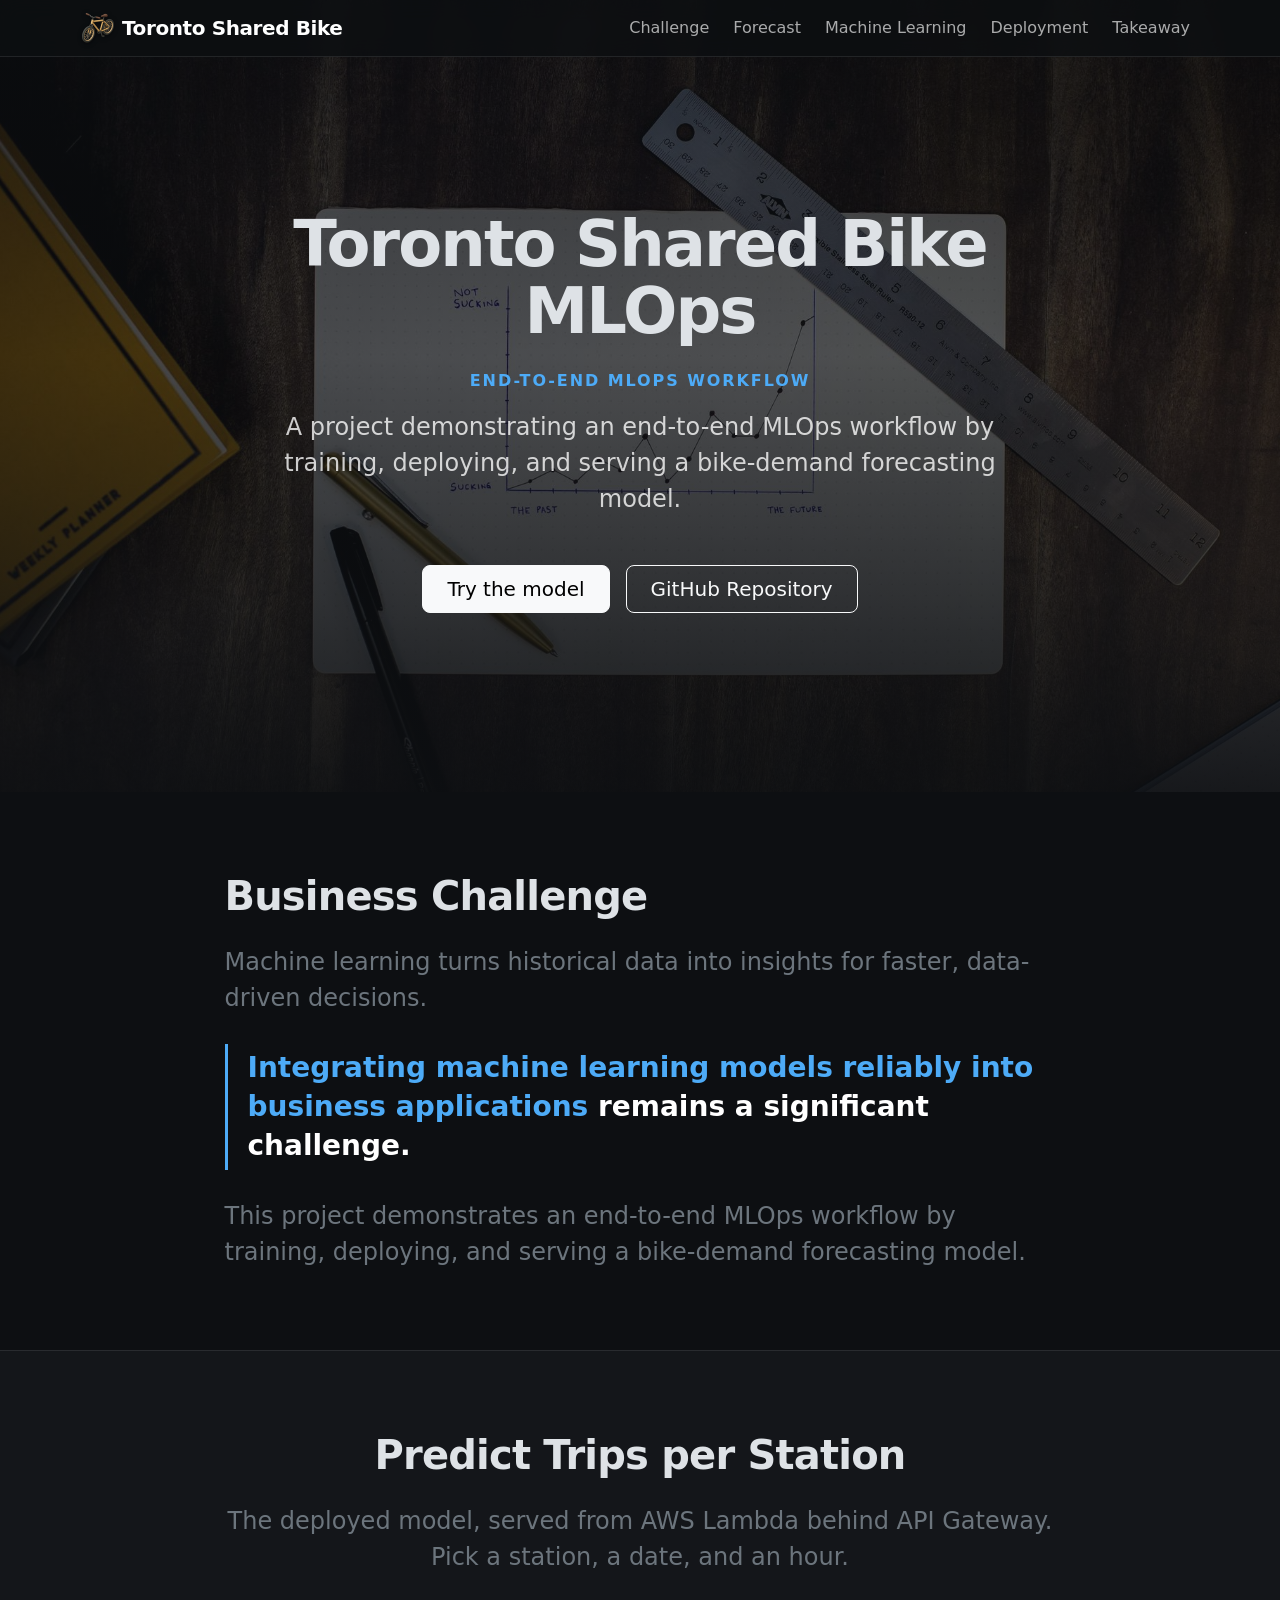
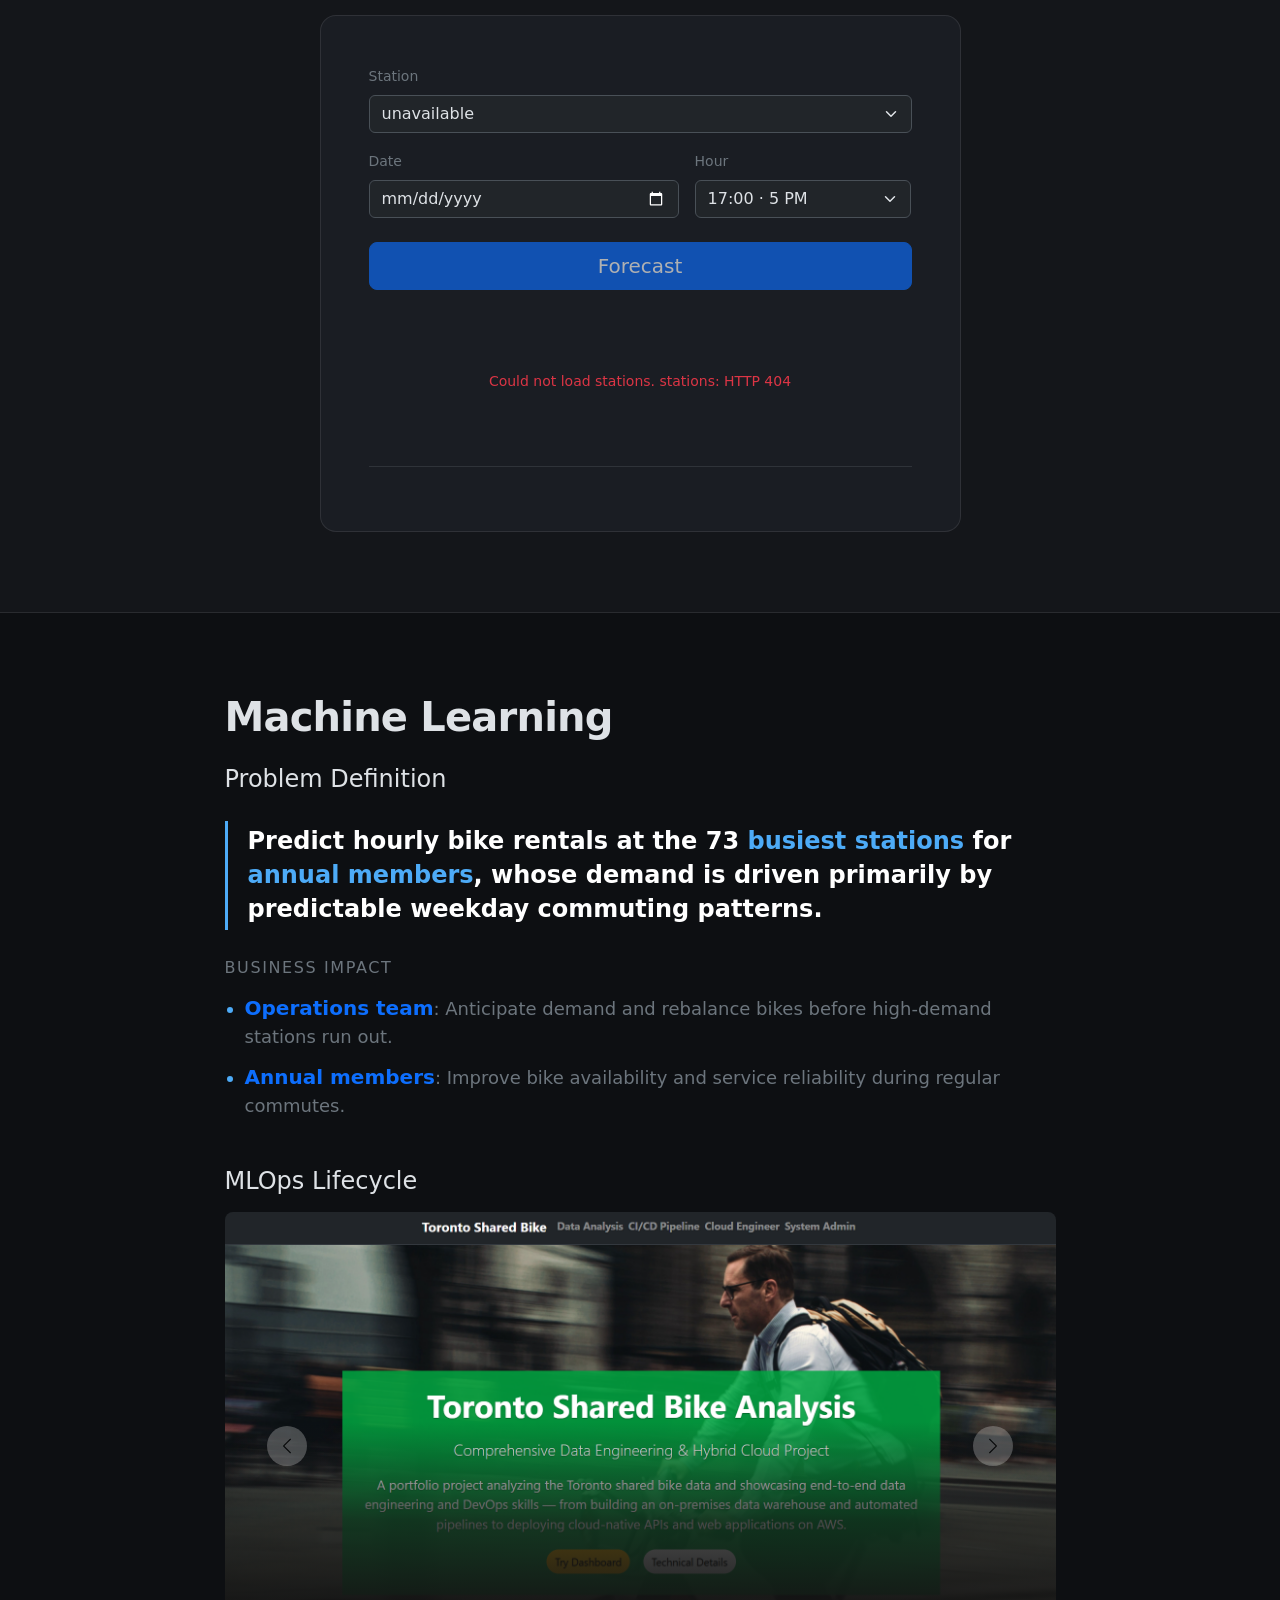
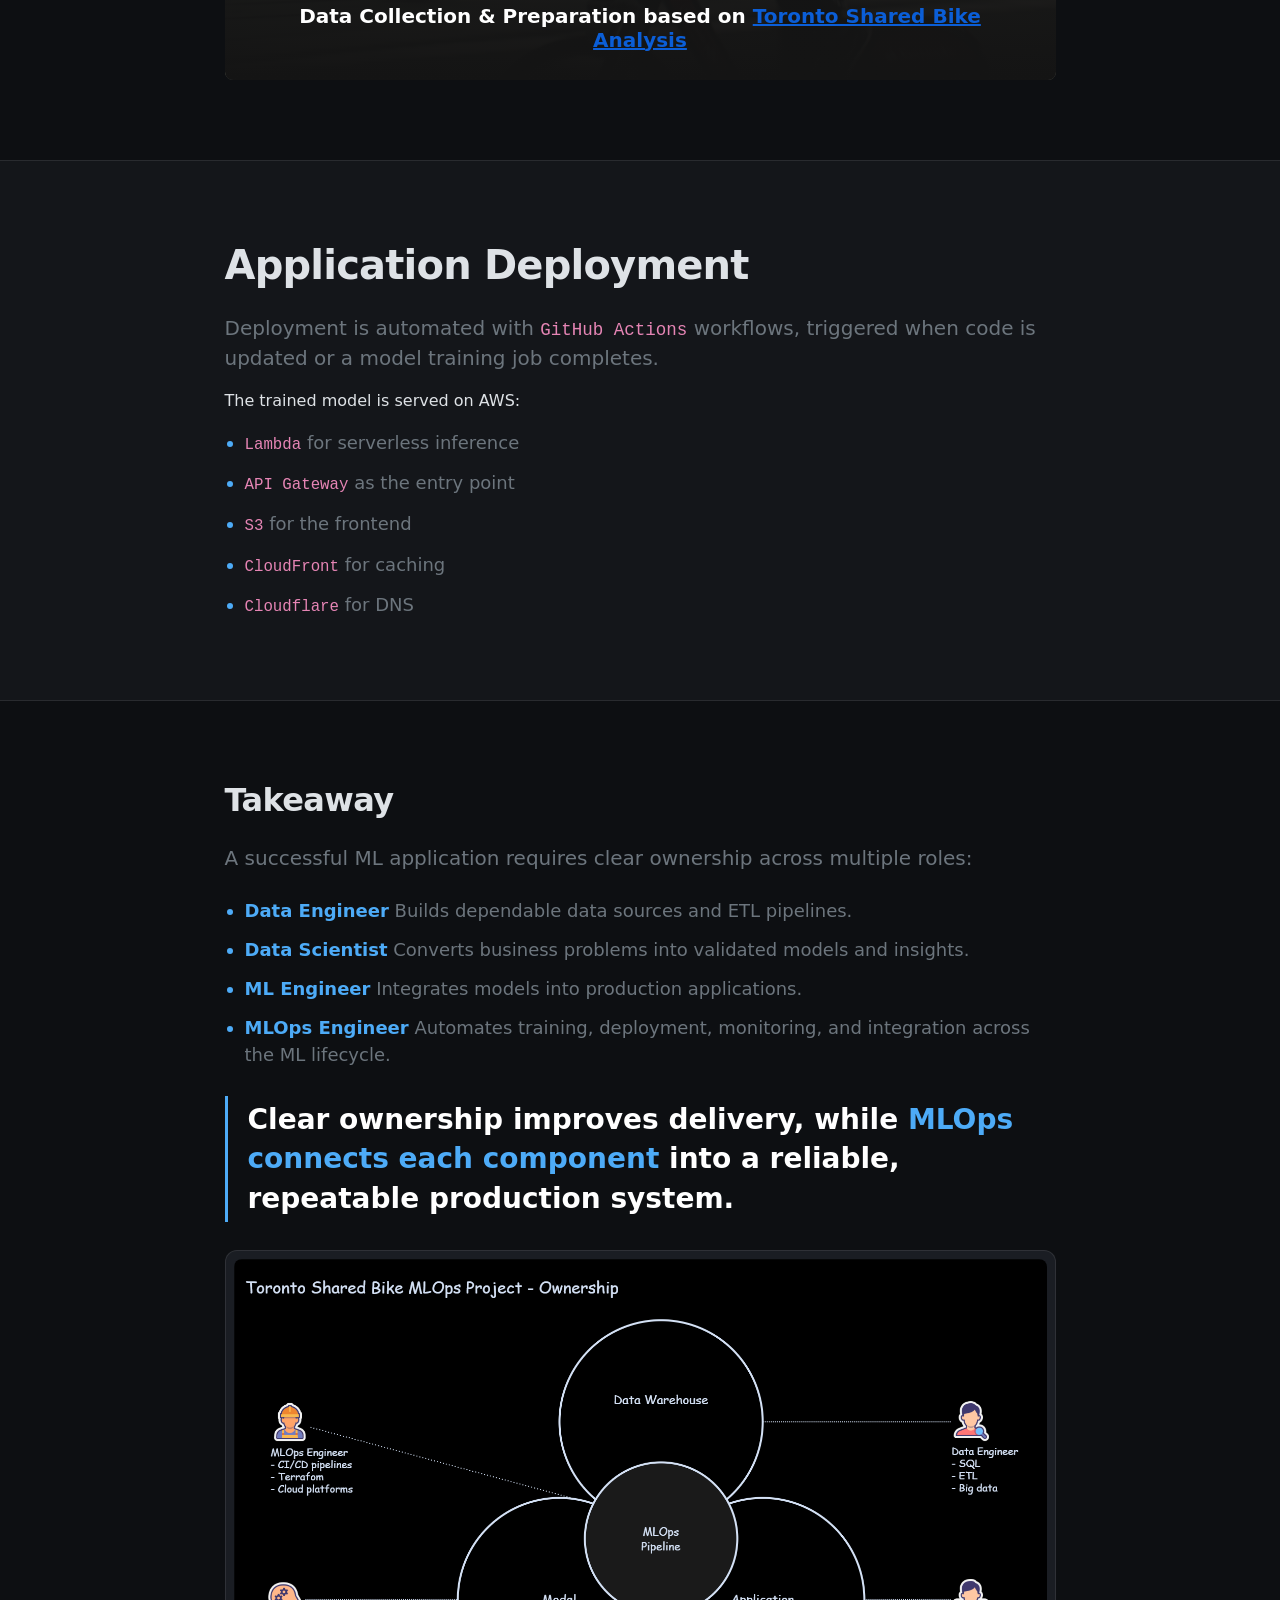
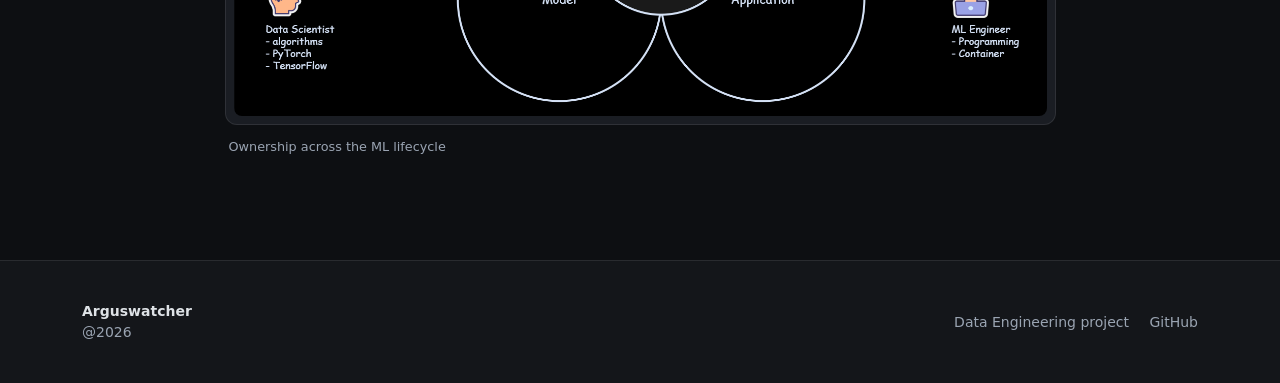
==== commit e2dd3eec: "c:\Users\simon\OneDrive\Tech\Github\ml-shared-bike\.venv\Scripts\activate.bat" ====
--- a/app/web/index.html
+++ b/app/web/index.html
@@ -279,7 +279,7 @@
     <div class="container">
       <div class="row justify-content-center">
         <div class="col-lg-9">
-          <h2 class="section-title">Ownership Across Roles</h2>
+          <h2 class="section-title">Takeaway</h2>
 
           <p class="text-secondary fs-5 mb-4">
             A successful ML application requires clear ownership across multiple roles:
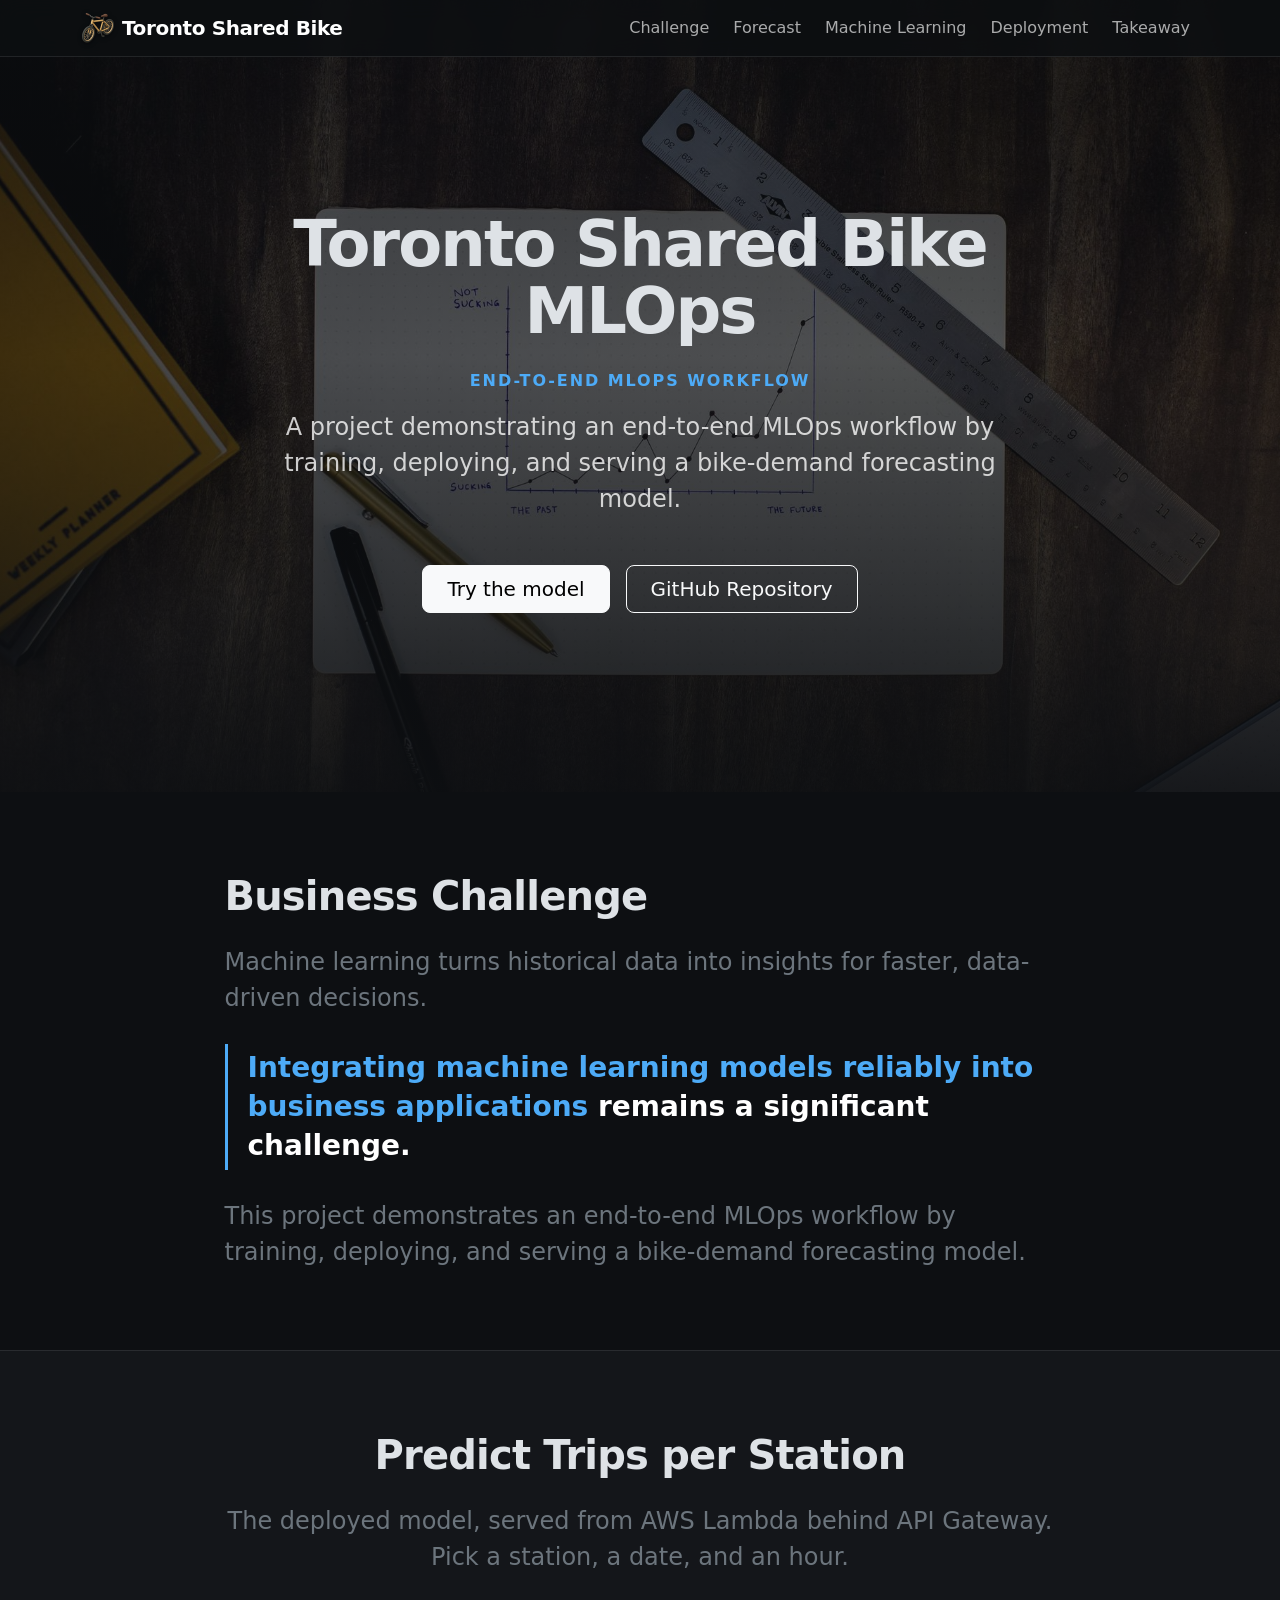
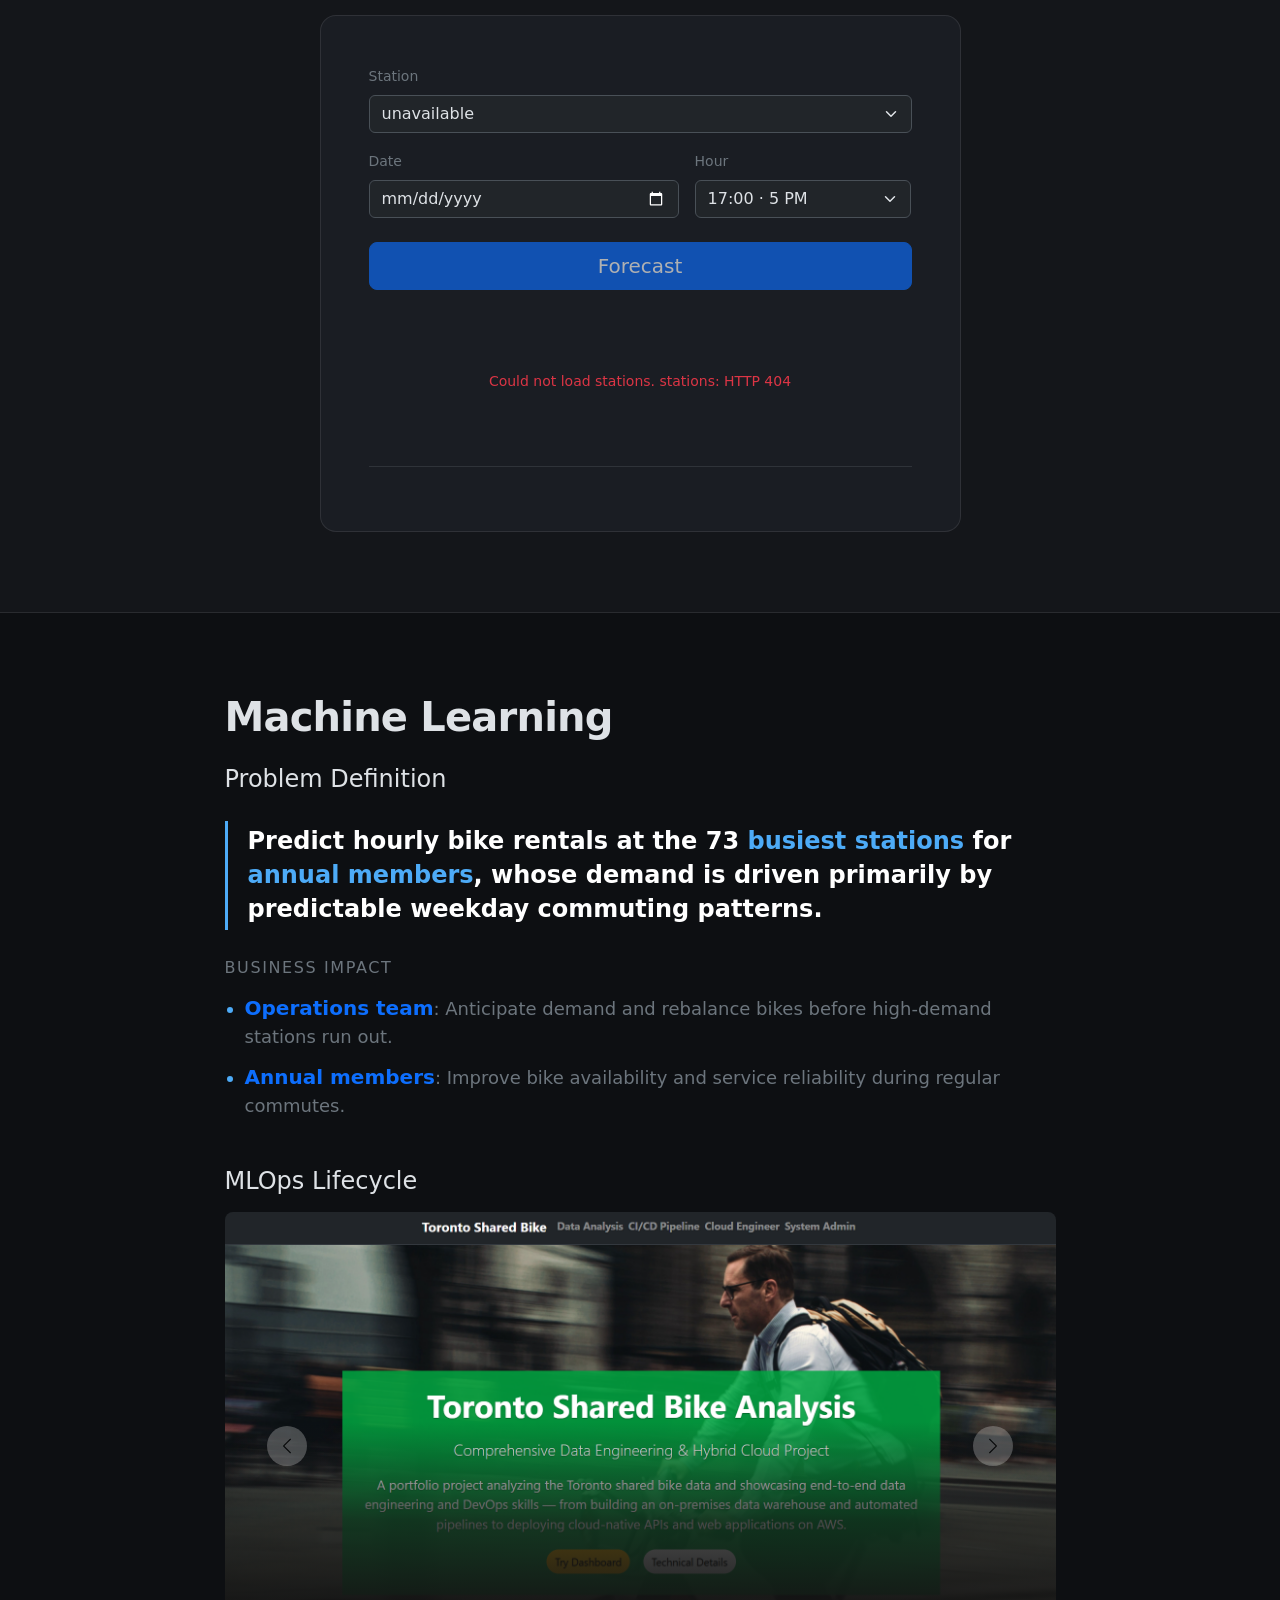
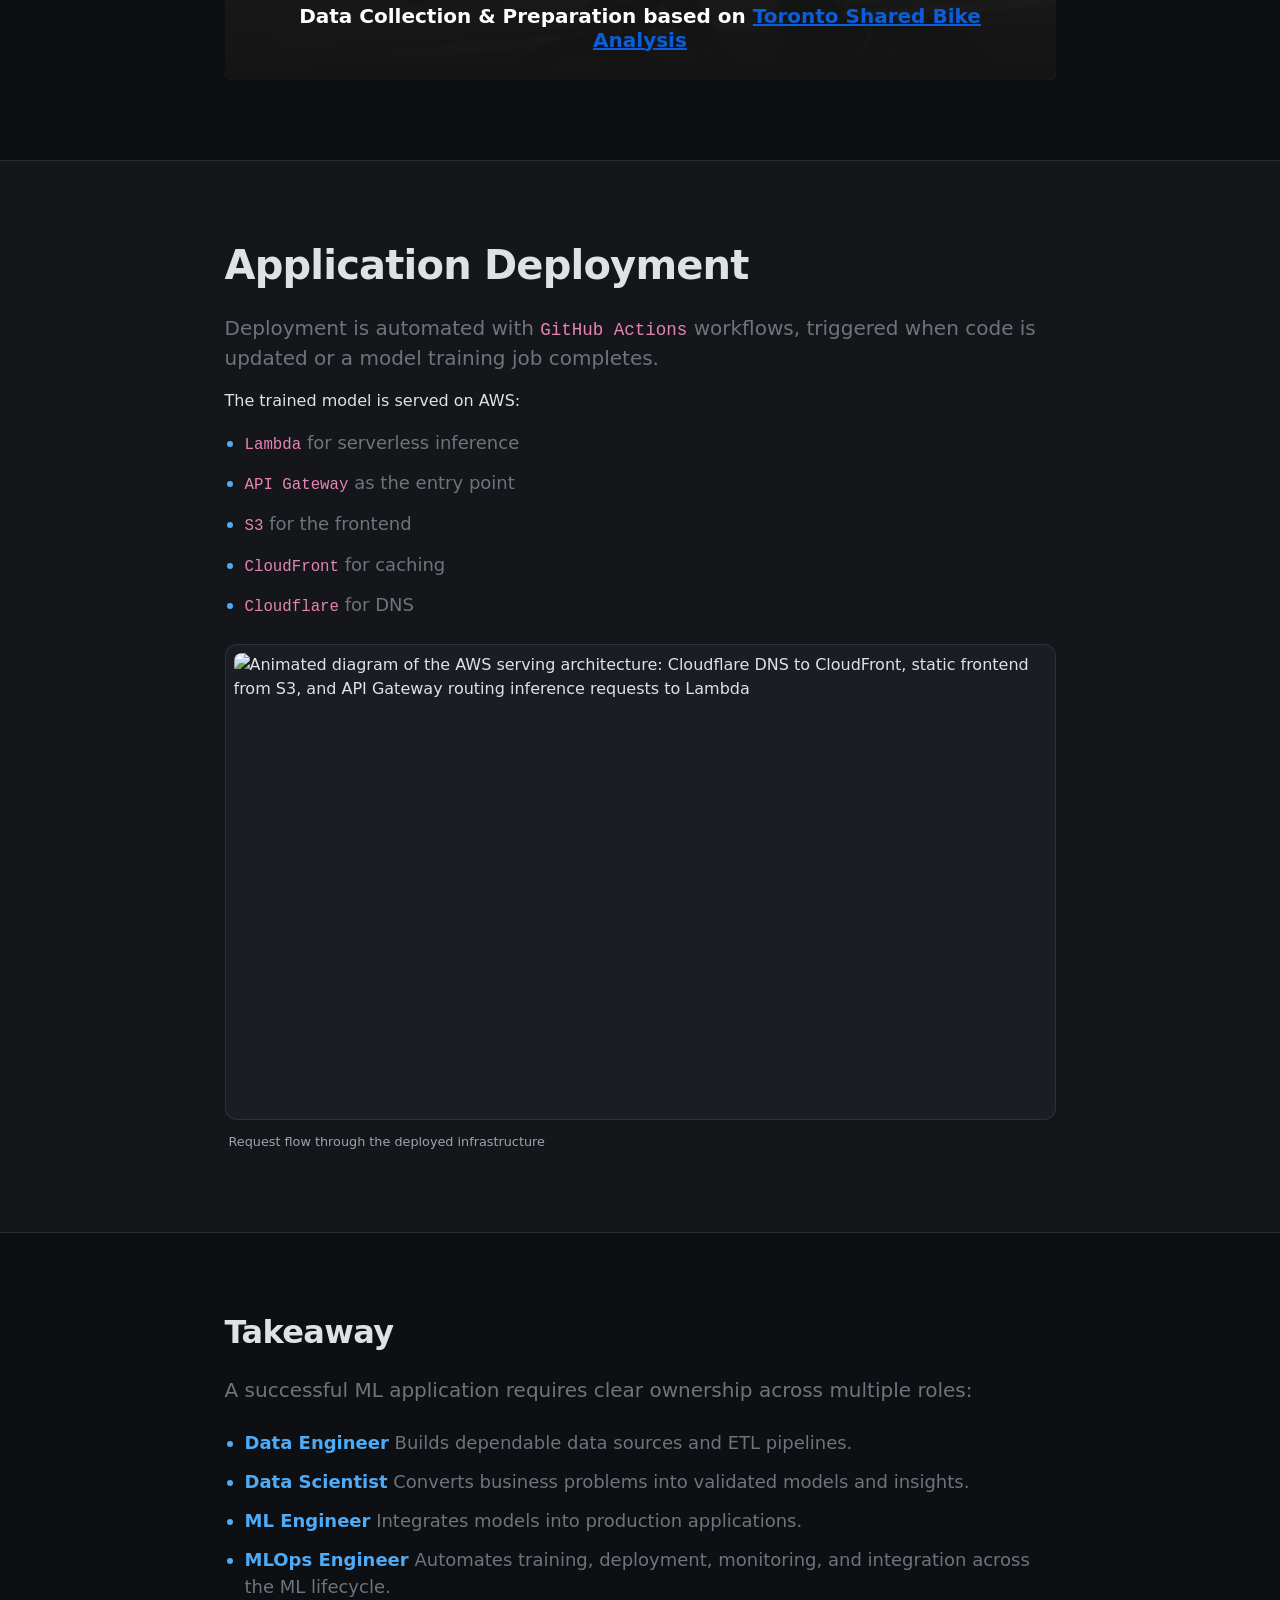
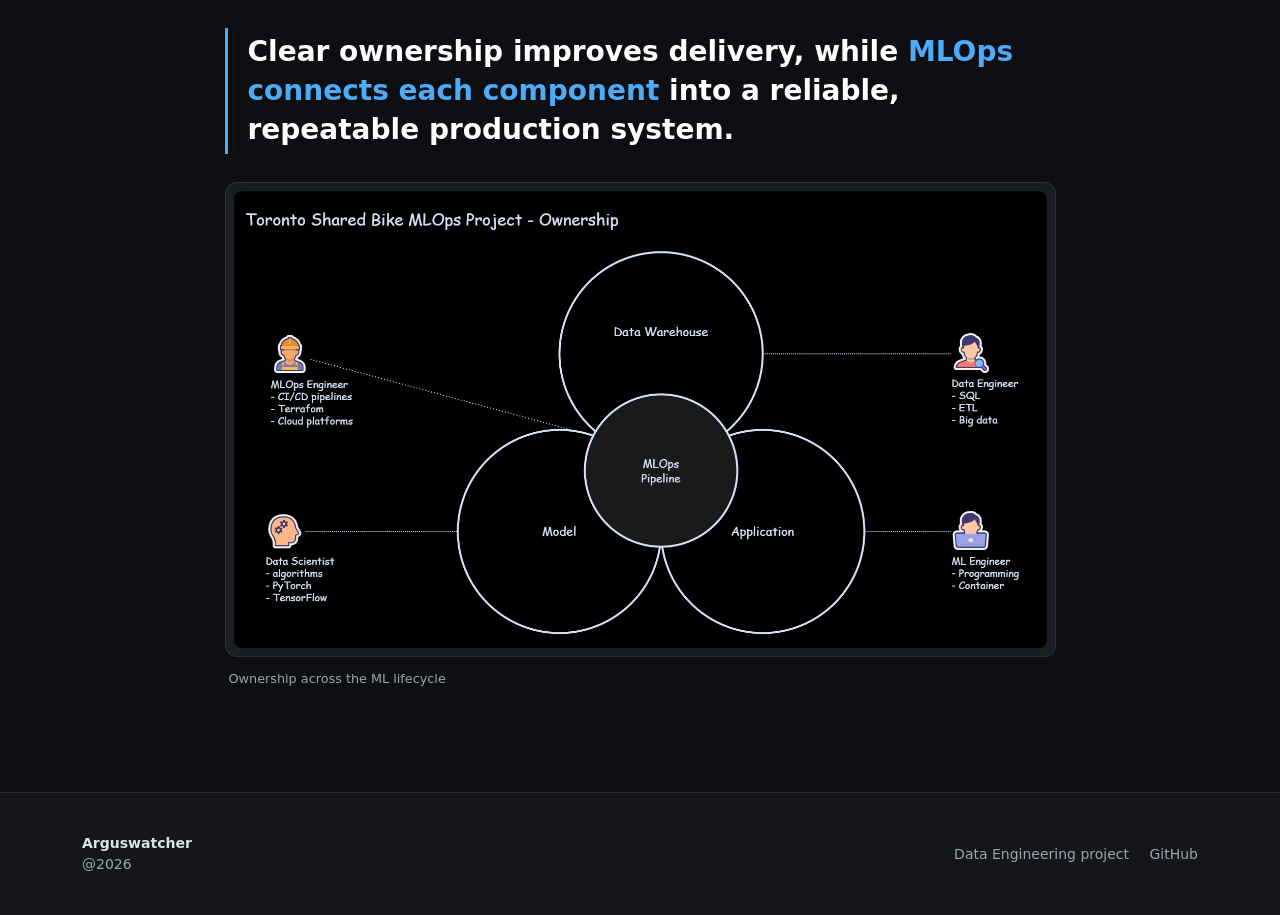
==== commit 8c1d6934: "web: update" ====
--- a/app/web/index.html
+++ b/app/web/index.html
@@ -269,6 +269,13 @@
               <code>Cloudflare</code> for DNS
             </li>
           </ul>
+
+          <figure class="figure-framed mt-4 mb-0">
+            <img src="img/infra_architecture.gif"
+              alt="Animated diagram of the AWS serving architecture: Cloudflare DNS to CloudFront, static frontend from S3, and API Gateway routing inference requests to Lambda"
+              width="1716" height="968" loading="lazy">
+          </figure>
+          <p class="figure-caption-sm">Request flow through the deployed infrastructure</p>
         </div>
       </div>
     </div>
